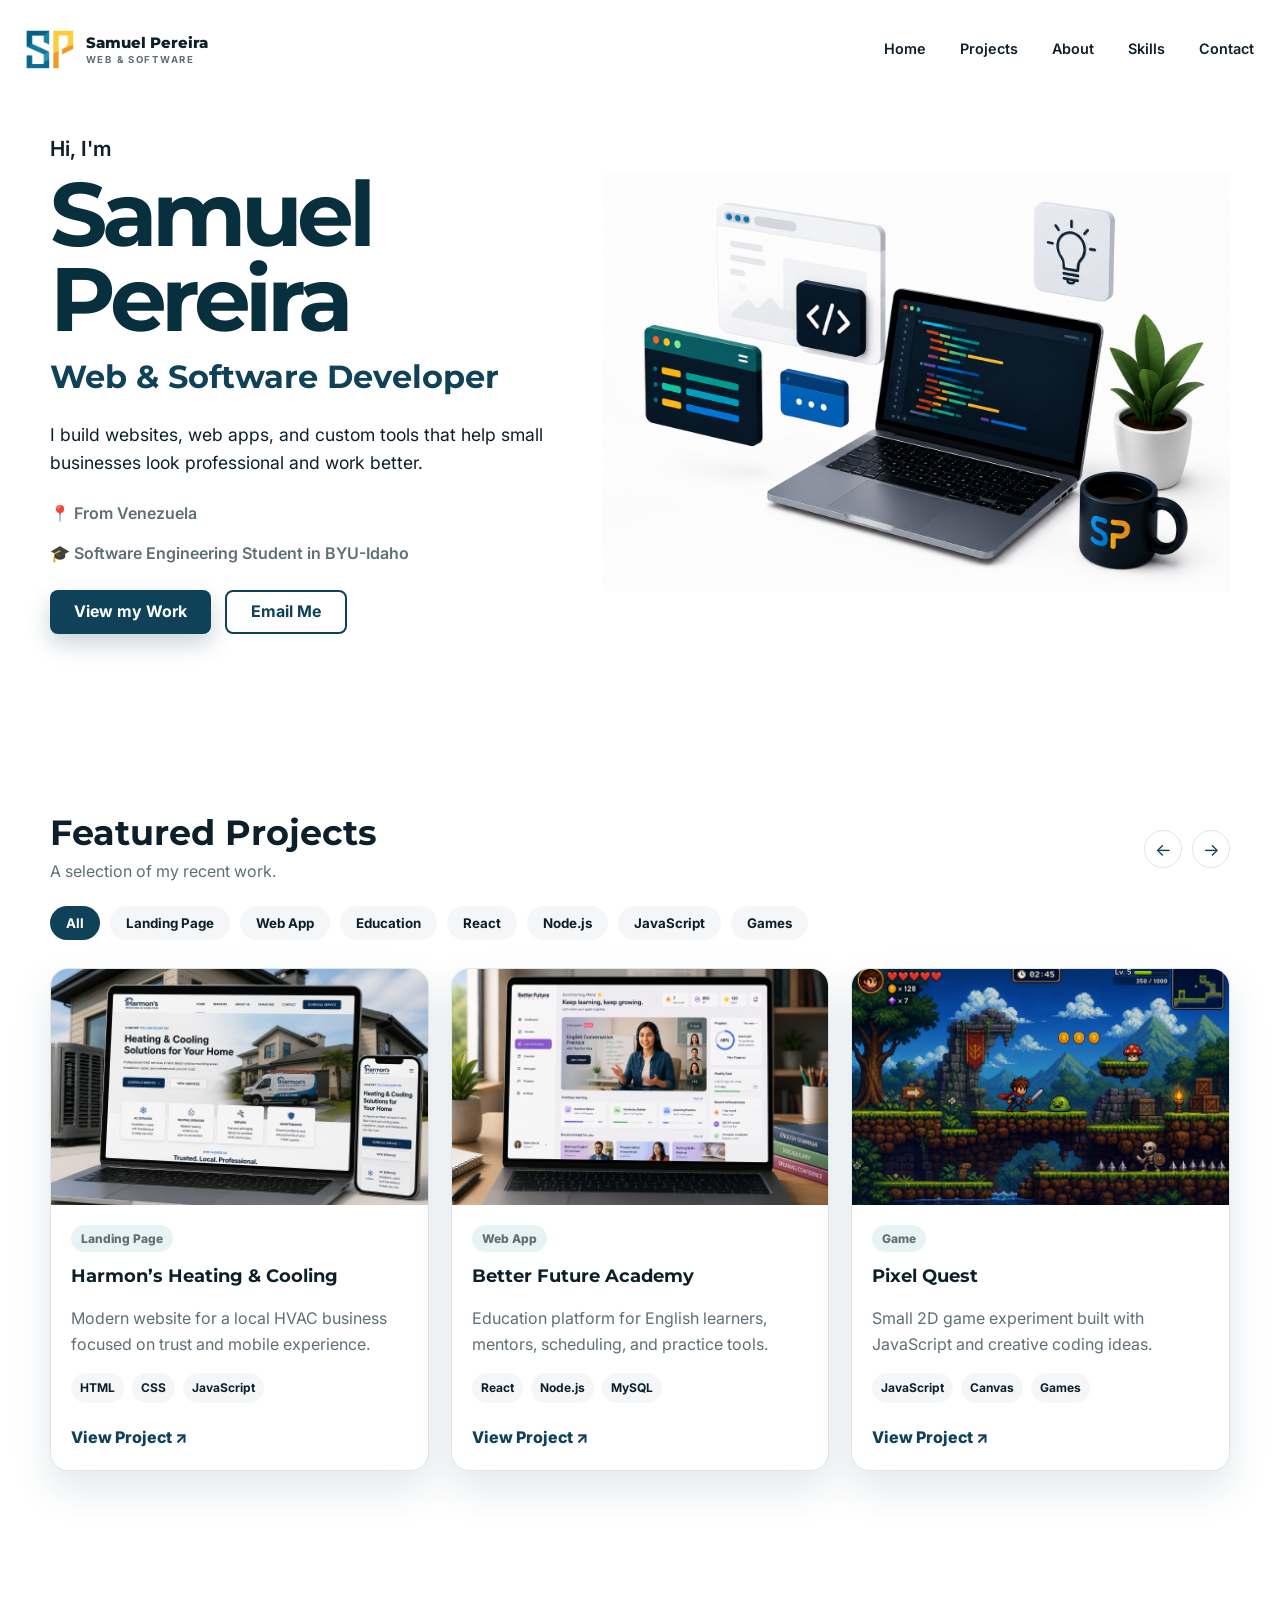
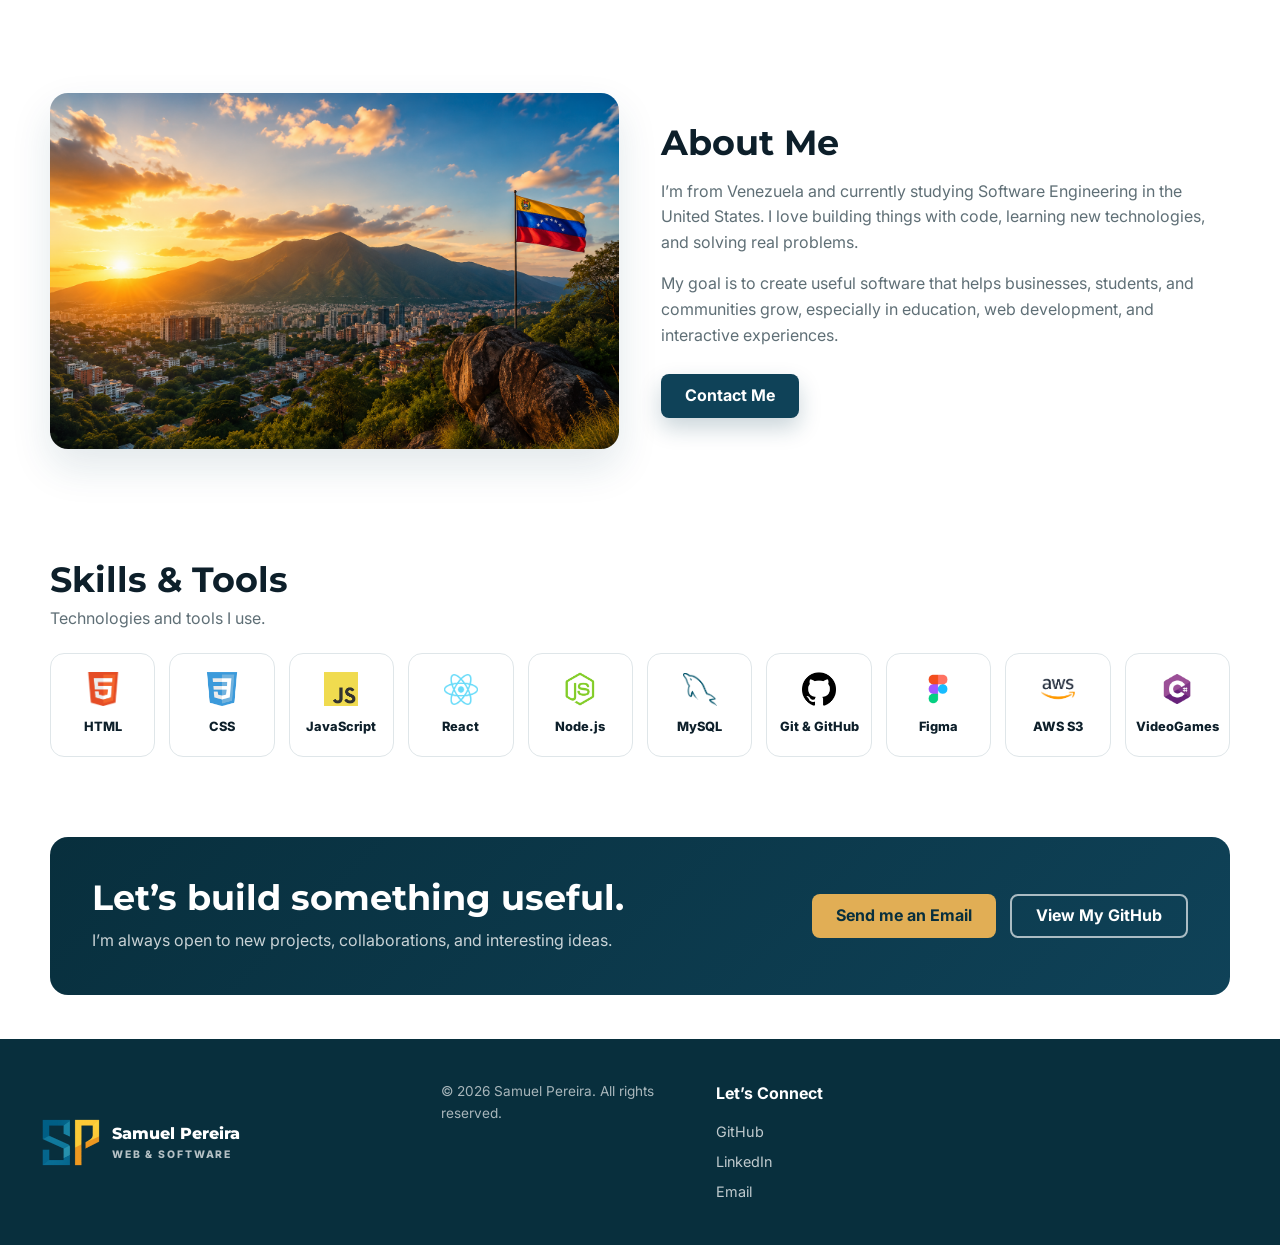
==== index.html @ fa91912f "Update hero description and project links in index.html" ====
<!DOCTYPE html>
<html lang="en">
<head>
    <meta charset="UTF-8">
    <meta name="viewport" content="width=device-width, initial-scale=1.0">
    <title>Samuel Pereira</title>
    <link rel="stylesheet" href="styles.css">
    <link rel="icon" type="image/png" href="images/favicon.ico">
</head>
<body>
    <header>
        <a href="#" class="brand">
            <img src="images/sp-logo.png" alt="SP logo" class="brand-logo"/>
            <div>
                <p class="brand-name">Samuel Pereira</p>
                <p class="brand-subtitle">Web & Software</p>
            </div>
        </a>

        <nav class="nav-links">
            <a href="#">Home</a>
            <a href="#projects">Projects</a>
            <a href="#about">About</a>
            <a href="#skills">Skills</a>
            <a href="#contact">Contact</a>
        </nav>

        <button class="menu-button" aria-label="Open menu">☰</button>
    </header>

    <main>
        <section id="home" class="hero section">
            <div class="hero-text">
                <p class="eyebrow">Hi, I'm</p>
                <h1>Samuel Pereira</h1>
                <h2>Web & Software Developer</h2>

                <p class="hero-description">
                    I build websites, web apps, and custom tools that help small businesses look professional and work better.
                </p>

                <div class="hero-details">
                <span>📍 From Venezuela</span>
                <span>🎓 Software Engineering Student in BYU-Idaho</span>
                </div>

                <div class="button-row">
                <a href="#projects" class="btn primary-btn">View my Work</a>
                <a href="#contact" class="btn secondary-btn">Email Me</a>
                </div>
            </div>

            <div class="hero-image-wrap">
                <img src="images/hero.png" alt="Developer workspace illustration" class="hero-image"/>
            </div>
        </section>

        <section id="projects" class="section">
            <hr>
            <div class="section-heading">
                <div>
                <h2>Featured Projects</h2>
                <p>A selection of my recent work.</p>
                </div>

                <div class="carousel-controls">
                <button aria-label="Previous project">←</button>
                <button aria-label="Next project">→</button>
                </div>
            </div>

            <div class="filter-pills">
                <button class="pill active">All</button>
                <button class="pill">Landing Page</button>
                <button class="pill">Web App</button>
                <button class="pill">Education</button>
                <button class="pill">React</button>
                <button class="pill">Node.js</button>
                <button class="pill">JavaScript</button>
                <button class="pill">Games</button>
            </div>

            <div class="project-grid">
                <article class="project-card">
                <img src="images/harmons-project.png" alt="Harmon's Heating and Cooling project preview"/>

                <div class="project-content">
                    <p class="project-type">Landing Page</p>
                    <h3>Harmon’s Heating & Cooling</h3>
                    <p>
                    Modern website for a local HVAC business focused on trust and mobile experience.
                    </p>

                    <div class="project-tags">
                    <span>HTML</span>
                    <span>CSS</span>
                    <span>JavaScript</span>
                    </div>

                    <a href="#" class="project-link">View Project ↗</a>
                </div>
                </article>

                <article class="project-card">
                <img src="images/bfa-project.png" alt="Better Future Academy project preview" />

                <div class="project-content">
                    <p class="project-type">Web App</p>
                    <h3>Better Future Academy</h3>
                    <p>
                    Education platform for English learners, mentors, scheduling, and practice tools.
                    </p>

                    <div class="project-tags">
                    <span>React</span>
                    <span>Node.js</span>
                    <span>MySQL</span>
                    </div>

                    <a href="https://betterfutureacad.com/" class="project-link" target="_blank">View Project ↗</a>
                </div>
                </article>

                <article class="project-card">
                <img src="images/game-project.png" alt="Game project preview"/>

                <div class="project-content">
                    <p class="project-type">Game</p>
                    <h3>Pixel Quest</h3>
                    <p>
                    Small 2D game experiment built with JavaScript and creative coding ideas.
                    </p>

                    <div class="project-tags">
                    <span>JavaScript</span>
                    <span>Canvas</span>
                    <span>Games</span>
                    </div>

                    <a href="#" class="project-link">View Project ↗</a>
                </div>
                </article>
            </div>
            </section>

        <section id="about" class="section about-section">
            <hr><hr>
            <div class="about-image-wrap">
                <img src="images/venezuela.png" alt="Venezuela landscape illustration"/>
            </div>

            <div class="about-text">
                <h2>About Me</h2>
                <p>
                I’m from Venezuela and currently studying Software Engineering in the United States.
                I love building things with code, learning new technologies, and solving real problems.
                </p>

                <p>
                My goal is to create useful software that helps businesses, students, and communities
                grow, especially in education, web development, and interactive experiences.
                </p>

                <a href="#contact" class="btn primary-btn small-btn">Contact Me</a>
            </div>
        </section>

        <section id="skills" class="section">
        <div class="section-heading">
            <div>
            <h2>Skills & Tools</h2>
            <p>Technologies and tools I use.</p>
            </div>
        </div>

        <div class="skills-grid">
            <div class="skill-card">
            <img src="images/icons/html.png" alt="HTML icon" />
            <p>HTML</p>
            </div>

            <div class="skill-card">
            <img src="images/icons/css.png" alt="CSS icon" />
            <p>CSS</p>
            </div>

            <div class="skill-card">
            <img src="images/icons/javascript.png" alt="JavaScript icon" />
            <p>JavaScript</p>
            </div>

            <div class="skill-card">
            <img src="images/icons/react.png" alt="React icon" />
            <p>React</p>
            </div>

            <div class="skill-card">
            <img src="images/icons/node.png" alt="Node.js icon" />
            <p>Node.js</p>
            </div>

            <div class="skill-card">
            <img src="images/icons/mysql.png" alt="MySQL icon" />
            <p>MySQL</p>
            </div>

            <div class="skill-card">
            <img src="images/icons/github.png" alt="GitHub icon" />
            <p>Git & GitHub</p>
            </div>

            <div class="skill-card">
            <img src="images/icons/figma.png" alt="Figma icon" />
            <p>Figma</p>
            </div>

            <div class="skill-card">
            <img src="images/icons/aws.png" alt="AWS icon" />
            <p>AWS S3</p>
            </div>

            <div class="skill-card">
            <img src="images/icons/c.png" alt="c# icon" />
            <p>VideoGames</p>
            </div>
        </div>
        </section>

        <section id="contact" class="section cta-section">
        <div class="cta-content">
            <h2>Let’s build something useful.</h2>
            <p>
            I’m always open to new projects, collaborations, and interesting ideas.
            </p>
        </div>

        <div class="button-row">
            <a href="mailto:per25024@byui.edu" class="btn accent-btn">Send me an Email</a>
            <a href="https://github.com/bifooh" class="btn dark-outline-btn" target="_blank">View My GitHub</a>
        </div>
        </section>
    </main>

    <footer class="site-footer">
    <div class="footer-brand">
      <img src="images/sp-logo.png" alt="SP logo" />
      <div>
        <p class="footer-name">Samuel Pereira</p>
        <p class="footer-subtitle">Web & Software</p>
      </div>
    </div>
    
    <p class="copyright">© 2026 Samuel Pereira. All rights reserved.</p>

    <div class="footer-links">
      <h3>Let’s Connect</h3>
      <a href="https://github.com/bifooh" target="_blank">GitHub</a>
      <a href="https://www.linkedin.com/in/samuel-j-pereira-t/" target="_blank">LinkedIn</a>
      <a href="mailto:per25024@byui.edu">Email</a>
    </div>
  </footer>
</body>
</html>
---- styles.css ----
@import url('https://fonts.googleapis.com/css2?family=Inter:ital,opsz,wght@0,14..32,100..900;1,14..32,100..900&family=Montserrat:ital,wght@0,100..900;1,100..900&display=swap');

:root {
    --navy: #0f4258;
    --dark-navy: #082f3d;
    --teal: #0b7576;
    --blue: #336585;
    --gold: #e1ae55;
    --orange: #b87532;
    --light-gray: #f4f6f7;
    --medium-gray: #dfe6e9;
    --text-dark: #0d1f2a;
    --text-muted: #5f6f76;
    --white: #ffffff;

    --shadow: 0 18px 40px rgba(15, 66, 88, 0.12);
    --radius: 18px;
    --section-width: 1180px;
}

* {
    box-sizing: border-box;
}

html {
    scroll-behavior: smooth;
}

body {
    margin: 0;
    font-family: "Inter", system-ui, sans-serif;
    color: var(--text-dark);
    background-color: var(--white);
    line-height: 1.6;
}

img {
    max-width: 100%;
    display: block;
}

a {
    color: inherit;
    text-decoration: none;
}

button {
    font-family: inherit;
}

hr {
    margin-bottom: 60px;
    border: none;
}

/* Header */

header {
    width: min(calc(var(--section-width) + 200px), 100%);
    margin: 0 auto;
    padding: 24px 0;
    display: flex;
    align-items: center;
    justify-content: space-between;
    position: sticky;
    top: 0;

    padding: 25px min(2%, 30px);

    background-color: #ffffffbb;
    backdrop-filter: blur(40px);
}

.brand {
    display: flex;
    align-items: center;
    gap: 12px;
}

.brand-logo {
    width: 48px;
}

.brand-name {
    margin: 0;
    font-family: "Montserrat", sans-serif;
    font-weight: 800;
    font-size: 0.95rem;
}

.brand-subtitle {
    margin: -3px 0 0;
    font-size: 0.6rem;
    font-weight: 700;
    letter-spacing: 0.18em;
    text-transform: uppercase;
    color: var(--text-muted);
}

.nav-links {
    display: flex;
    align-items: center;
    gap: 34px;
    font-size: 0.9rem;
    font-weight: 600;
}

.nav-links a {
    position: relative;
}

.nav-links a::after {
    content: "";
    width: 0;
    height: 2px;
    background-color: var(--teal);
    position: absolute;
    left: 0;
    bottom: -8px;
    transition: width 0.2s ease;
}

.nav-links a:hover::after {
    width: 100%;
}

.menu-button {
    display: none;
    border: none;
    background: none;
    font-size: 1.7rem;
    color: var(--text-dark);
    cursor: pointer;
}

/* General sections */

.section {
    width: min(var(--section-width), calc(100% - 40px));
    margin: 0 auto;
    padding: 56px 0;
}

.section-heading {
    display: flex;
    align-items: center;
    justify-content: space-between;
    gap: 24px;
    margin-bottom: 22px;
}

.section-heading h2,
.about-text h2,
.cta-section h2 {
    margin: 0;
    font-family: "Montserrat", sans-serif;
    font-size: clamp(1.6rem, 3vw, 2.2rem);
    line-height: 1.1;
}

.section-heading p {
    margin: 6px 0 0;
    color: var(--text-muted);
}

.hero {
    min-height: 560px;
    display: grid;
    grid-template-columns: 0.9fr 1.1fr;
    align-items: center;
    gap: 40px;
    padding-top: 34px;
}

.eyebrow {
    margin: 0 0 6px;
    font-size: 1.3rem;
    font-weight: 600;
}

.hero h1 {
    margin: 0;
    font-family: "Montserrat", sans-serif;
    font-size: clamp(3rem, 7vw, 5.7rem);
    line-height: 0.95;
    letter-spacing: -0.06em;
    color: var(--dark-navy);
}

.hero h2 {
    margin: 10px 0 18px;
    font-family: "Montserrat", sans-serif;
    font-size: clamp(1.45rem, 3vw, 2rem);
    color: var(--navy);
}

.hero-description {
    max-width: 500px;
    margin: 0;
    font-size: 1.1rem;
    color: var(--text-dark);
}

.hero-details {
    display: flex;
    flex-wrap: wrap;
    gap: 14px;
    margin: 24px 0;
    color: var(--text-muted);
    font-weight: 600;
}

.button-row {
    display: flex;
    flex-wrap: wrap;
    gap: 14px;
    align-items: center;
}

.btn {
    display: inline-flex;
    align-items: center;
    justify-content: center;
    min-height: 44px;
    padding: 0 24px;
    border-radius: 8px;
    font-weight: 700;
    transition: transform 0.2s ease, box-shadow 0.2s ease;
}

.btn:hover {
    transform: translateY(-2px);
}

.primary-btn {
    color: var(--white);
    background-color: var(--navy);
    box-shadow: 0 10px 22px rgba(15, 66, 88, 0.22);
}

.secondary-btn {
    color: var(--navy);
    border: 2px solid var(--navy);
}

.accent-btn {
    background-color: var(--gold);
    color: var(--dark-navy);
}

.dark-outline-btn {
    color: var(--white);
    border: 2px solid rgba(255, 255, 255, 0.65);
}

.small-btn {
    margin-top: 10px;
}

.hero-image-wrap {
    display: flex;
    justify-content: center;
}

.hero-image {
    width: 100%;
    max-width: 650px;
}

/* Filter pills */

.filter-pills {
    display: flex;
    flex-wrap: wrap;
    gap: 10px;
    margin-bottom: 28px;
}

.pill {
    border: none;
    border-radius: 999px;
    padding: 9px 16px;
    background-color: var(--light-gray);
    color: var(--text-dark);
    font-weight: 700;
    cursor: pointer;
}

.pill.active {
    background-color: var(--navy);
    color: var(--white);
}

/* Carousel buttons */

.carousel-controls {
    display: flex;
    gap: 10px;
}

.carousel-controls button {
    width: 38px;
    height: 38px;
    border-radius: 999px;
    border: 1px solid var(--medium-gray);
    background-color: var(--white);
    color: var(--navy);
    font-size: 1.1rem;
    cursor: pointer;
}

/* Projects */

.project-grid {
    display: grid;
    grid-template-columns: repeat(3, 1fr);
    gap: 22px;
}

.project-card {
    overflow: hidden;
    border: 1px solid var(--medium-gray);
    border-radius: var(--radius);
    background-color: var(--white);
    box-shadow: var(--shadow);
}

.project-card img {
    width: 100%;
    aspect-ratio: 16 / 10;
    object-fit: cover;
}

.project-content {
    padding: 20px;
}

.project-type {
    display: inline-block;
    margin: 0 0 10px;
    padding: 4px 10px;
    border-radius: 999px;
    background-color: #e8f4f4;
    color: var(--teal);
    font-size: 0.75rem;
    font-weight: 800;
}

.project-card h3 {
    margin: 0 0 8px;
    font-family: "Montserrat", sans-serif;
    font-size: 1.1rem;
}

.project-card p {
    color: var(--text-muted);
}

.project-tags {
    display: flex;
    flex-wrap: wrap;
    gap: 8px;
    margin: 16px 0;
}

.project-tags span {
    padding: 5px 9px;
    border-radius: 999px;
    background-color: var(--light-gray);
    font-size: 0.75rem;
    font-weight: 700;
}

.project-link {
    display: inline-block;
    margin-top: 6px;
    color: var(--navy);
    font-weight: 800;
}

/* About */

.about-section {
    display: grid;
    grid-template-columns: 1fr 1fr;
    align-items: center;
    gap: 42px;
}

.about-image-wrap {
    overflow: hidden;
    border-radius: var(--radius);
    box-shadow: var(--shadow);
}

.about-image-wrap img {
    width: 100%;
    aspect-ratio: 16 / 10;
    object-fit: cover;
}

.about-text p {
    color: var(--text-muted);
}

/* Skills */

.skills-grid {
    display: grid;
    grid-template-columns: repeat(10, 1fr);
    gap: 14px;
}

.skill-card {
    min-height: 104px;
    padding: 18px 10px;
    border: 1px solid var(--medium-gray);
    border-radius: 14px;
    display: grid;
    place-items: center;
    text-align: center;
    background-color: var(--white);
}

.skill-card img {
    width: 34px;
    height: 34px;
    object-fit: contain;
}

.skill-card p {
    margin: 10px 0 0;
    font-size: 0.8rem;
    font-weight: 800;
}

/* CTA */

.cta-section {
    margin-top: 24px;
    margin-bottom: 44px;
    padding: 42px;
    border-radius: var(--radius);
    display: flex;
    align-items: center;
    justify-content: space-between;
    gap: 24px;
    color: var(--white);
    background: linear-gradient(135deg, var(--dark-navy), var(--navy));
}

.cta-section p {
    margin: 10px 0 0;
    color: rgba(255, 255, 255, 0.78);
}

/* Footer */

.site-footer {
    padding: 42px;
    display: grid;
    grid-template-columns: 1.5fr 1fr 1fr 1fr;
    gap: 28px;
    color: var(--white);
    background-color: var(--dark-navy);
}

.footer-brand {
    display: flex;
    align-items: center;
    gap: 12px;
}

.footer-brand img {
    width: 58px;
}

.footer-name {
    margin: 0;
    font-family: "Montserrat", sans-serif;
    font-weight: 800;
}

.footer-subtitle {
    margin: 0;
    font-size: 0.65rem;
    font-weight: 800;
    letter-spacing: 0.18em;
    text-transform: uppercase;
    color: rgba(255, 255, 255, 0.7);
}

.footer-links {
    display: flex;
    flex-direction: column;
    gap: 7px;
}

.footer-links h3 {
    margin: 0 0 6px;
    font-size: 1rem;
}

.footer-links a {
    color: rgba(255, 255, 255, 0.75);
    font-size: 0.9rem;
}

.footer-links a:hover {
    color: var(--gold);
}

.copyright {
    margin: 0;
    color: rgba(255, 255, 255, 0.65);
    font-size: 0.85rem;
}

/* Tablet */

@media (max-width: 950px) {
    .nav-links {
        display: none;
    }

    .menu-button {
        display: block;
    }

    .hero {
        grid-template-columns: 1fr;
        min-height: auto;
        text-align: left;
    }

    .hero-image-wrap {
        justify-content: flex-start;
    }

    .project-grid {
        grid-template-columns: 1fr;
    }

    .project-card {
        display: grid;
        grid-template-columns: 220px 1fr;
    }

    .project-card img {
        height: 100%;
        aspect-ratio: auto;
    }

    .about-section {
        grid-template-columns: 1fr;
    }

    .skills-grid {
        grid-template-columns: repeat(5, 1fr);
    }

    .cta-section {
        flex-direction: column;
        align-items: flex-start;
    }

    .site-footer {
        grid-template-columns: 1fr 1fr;
    }
}

/* Mobile */

@media (max-width: 600px) {

    .site-header,
    .section {
        width: min(100% - 28px, var(--section-width));
    }

    .brand-name,
    .brand-subtitle {
        display: none;
    }

    .hero {
        padding-top: 24px;
        gap: 22px;
    }

    .hero h1 {
        font-size: 2.8rem;
    }

    .hero-details {
        flex-direction: column;
        gap: 6px;
    }

    .button-row {
        align-items: stretch;
    }

    .btn {
        width: 100%;
    }

    .section-heading {
        align-items: flex-start;
    }

    .carousel-controls {
        display: none;
    }

    .filter-pills {
        overflow-x: auto;
        flex-wrap: nowrap;
        padding-bottom: 6px;
    }

    .pill {
        white-space: nowrap;
    }

    .project-card {
        display: block;
    }

    .skills-grid {
        grid-template-columns: repeat(2, 1fr);
    }

    .cta-section {
        padding: 30px 22px;
    }

    .site-footer {
        grid-template-columns: 1fr;
    }
}
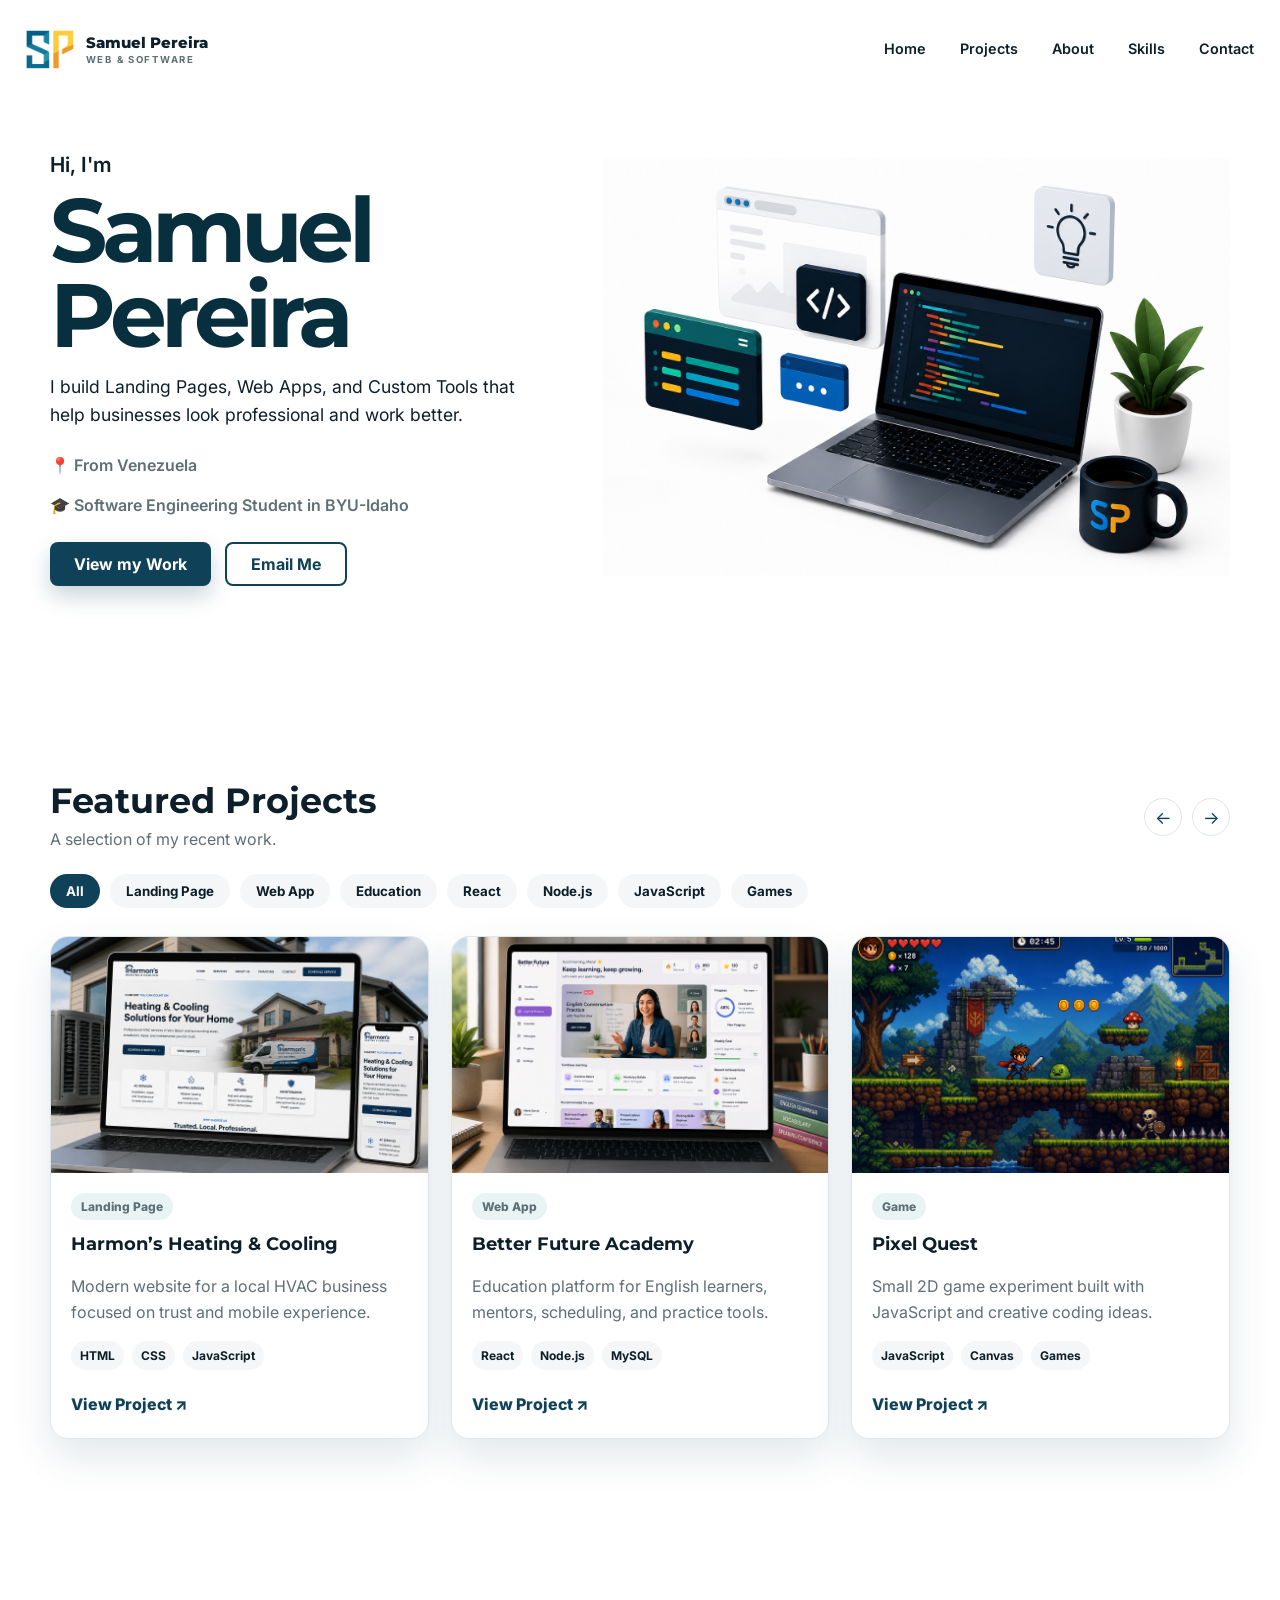
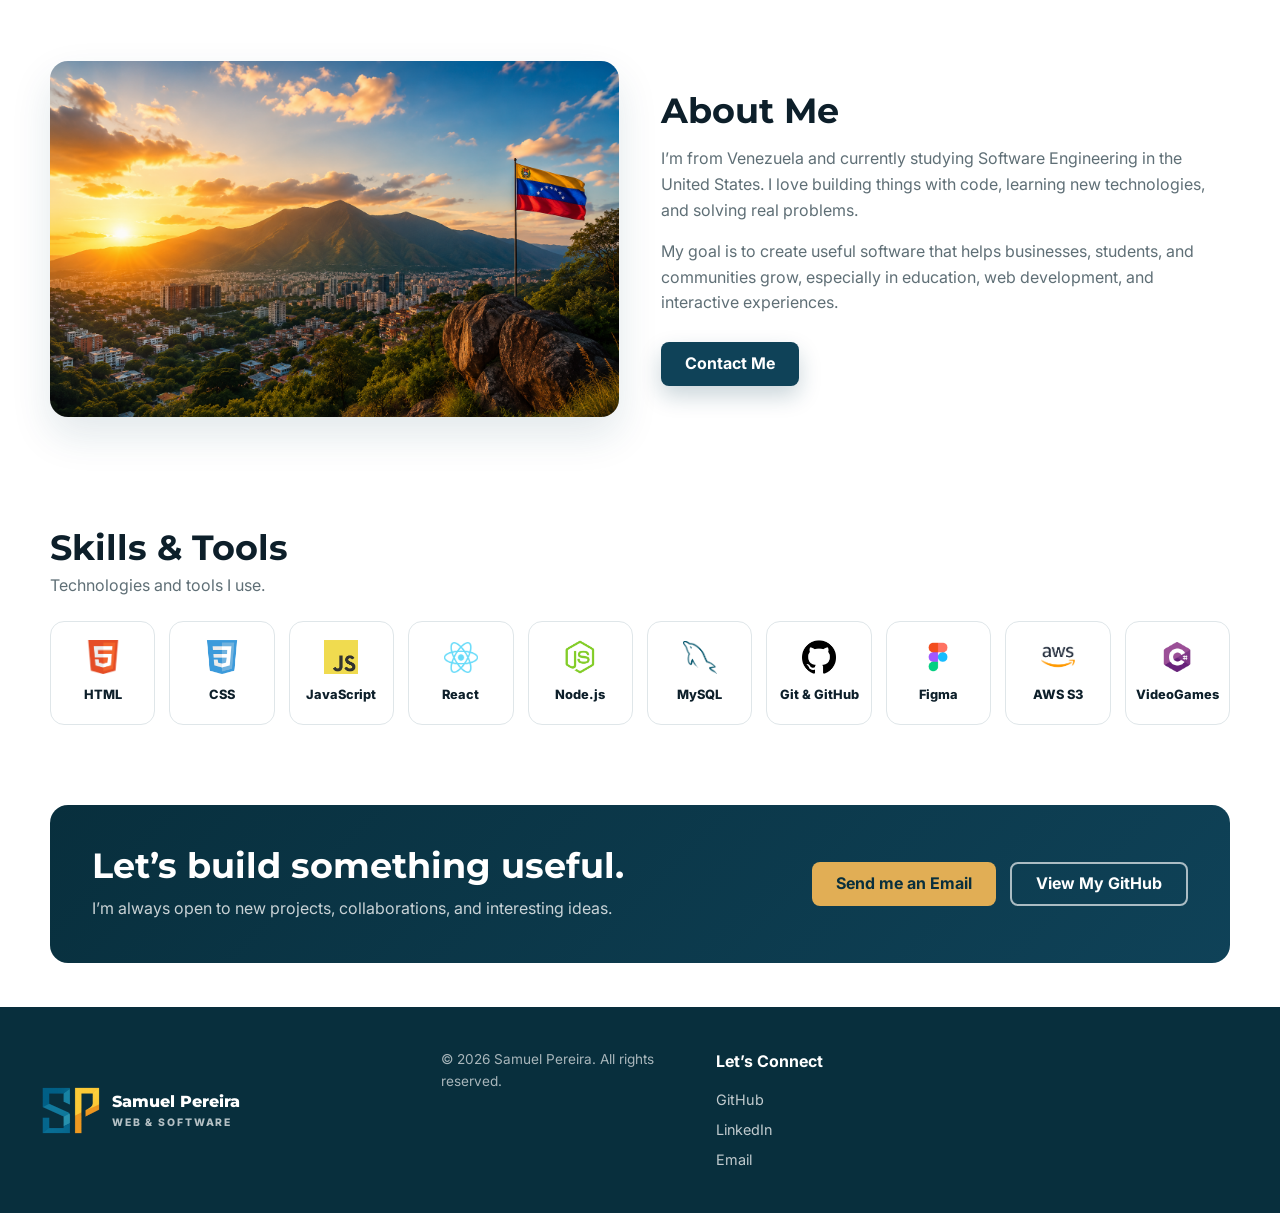
==== commit 1d467ead: "Update hero section description and adjust margin for better spacing" ====
--- a/index.html
+++ b/index.html
@@ -33,10 +33,10 @@
             <div class="hero-text">
                 <p class="eyebrow">Hi, I'm</p>
                 <h1>Samuel Pereira</h1>
-                <h2>Web & Software Developer</h2>
+                <!-- <h2>Web & Software Developer</h2> -->
 
                 <p class="hero-description">
-                    I build websites, web apps, and custom tools that help small businesses look professional and work better.
+                    I build Landing Pages, Web Apps, and Custom Tools that help businesses look professional and work better.
                 </p>
 
                 <div class="hero-details">
--- a/styles.css
+++ b/styles.css
@@ -197,6 +197,7 @@
 .hero-description {
     max-width: 500px;
     margin: 0;
+    margin-top: 16px;
     font-size: 1.1rem;
     color: var(--text-dark);
 }
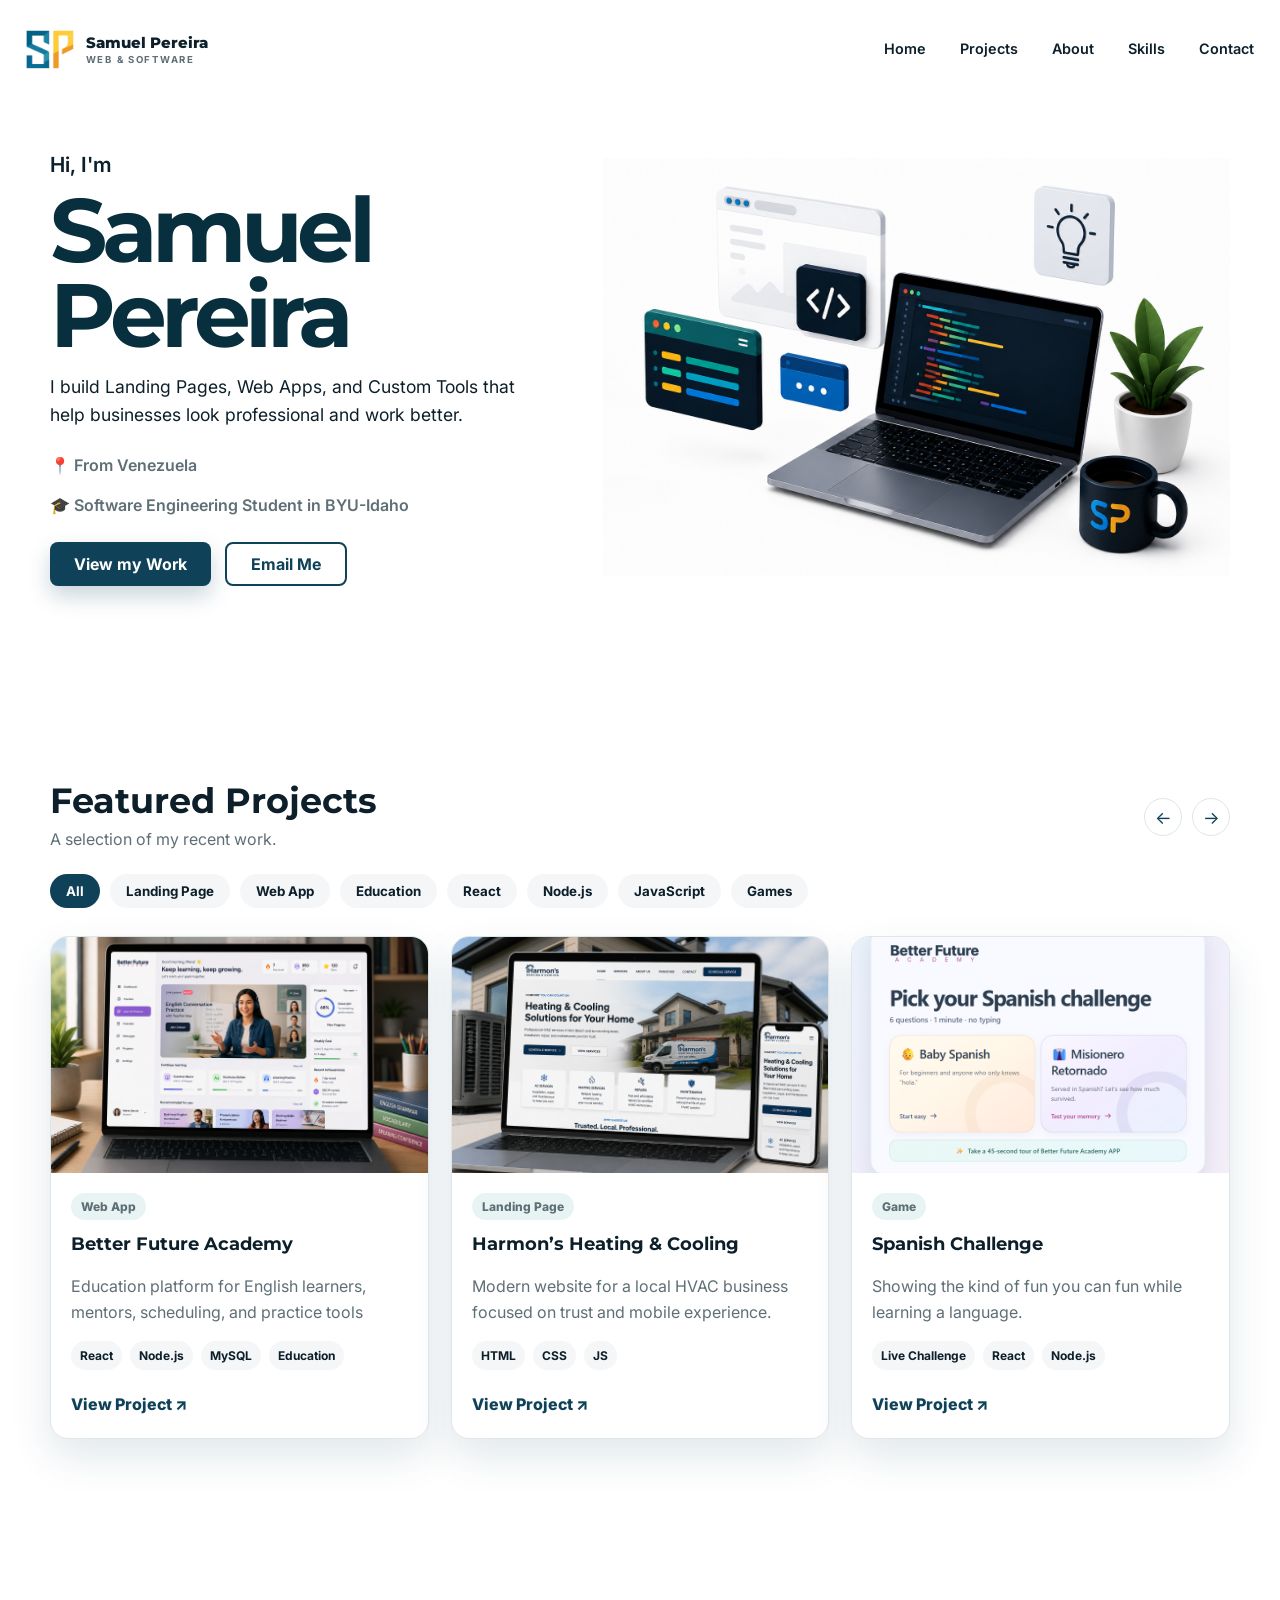
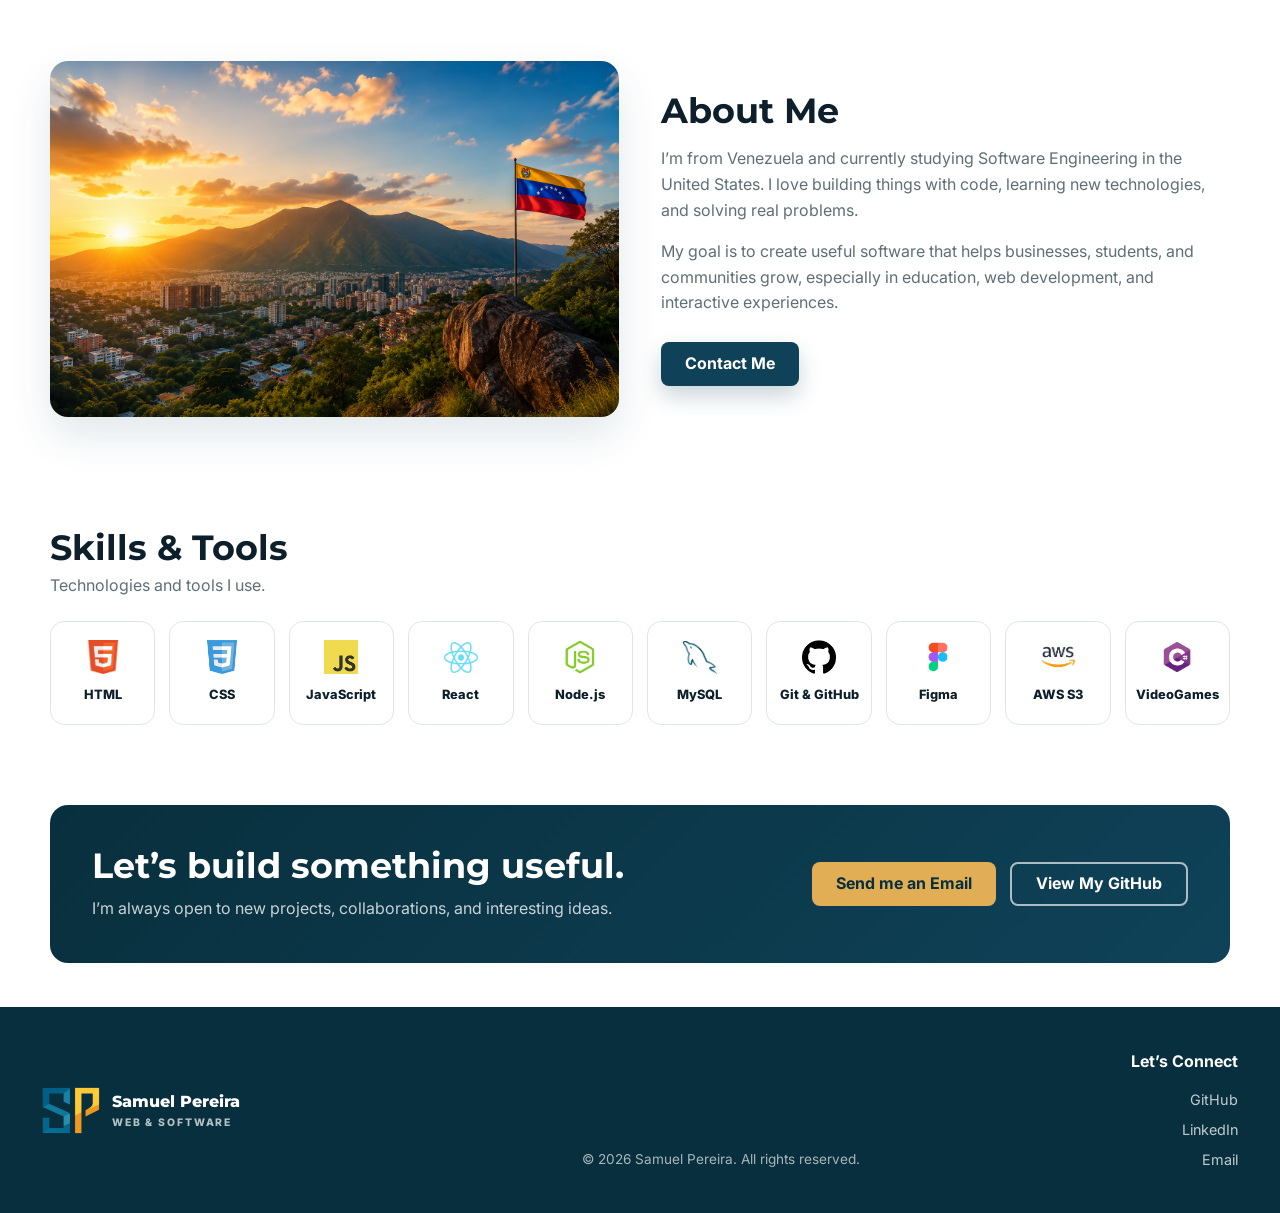
==== commit 5641d0ce: "Refactor code structure for improved readability and maintainability" ====
--- a/index.html
+++ b/index.html
@@ -6,6 +6,7 @@
     <title>Samuel Pereira</title>
     <link rel="stylesheet" href="styles.css">
     <link rel="icon" type="image/png" href="images/favicon.ico">
+    <script src="script.js" defer></script>
 </head>
 <body>
     <header>
@@ -64,83 +65,25 @@
                 </div>
 
                 <div class="carousel-controls">
-                <button aria-label="Previous project">←</button>
-                <button aria-label="Next project">→</button>
+                <button aria-label="Previous project" id="previous-btn">←</button>
+                <button aria-label="Next project" id="next-btn">→</button>
                 </div>
             </div>
 
             <div class="filter-pills">
-                <button class="pill active">All</button>
-                <button class="pill">Landing Page</button>
-                <button class="pill">Web App</button>
-                <button class="pill">Education</button>
-                <button class="pill">React</button>
-                <button class="pill">Node.js</button>
-                <button class="pill">JavaScript</button>
-                <button class="pill">Games</button>
-            </div>
-
-            <div class="project-grid">
-                <article class="project-card">
-                <img src="images/harmons-project.png" alt="Harmon's Heating and Cooling project preview"/>
-
-                <div class="project-content">
-                    <p class="project-type">Landing Page</p>
-                    <h3>Harmon’s Heating & Cooling</h3>
-                    <p>
-                    Modern website for a local HVAC business focused on trust and mobile experience.
-                    </p>
-
-                    <div class="project-tags">
-                    <span>HTML</span>
-                    <span>CSS</span>
-                    <span>JavaScript</span>
-                    </div>
-
-                    <a href="#" class="project-link">View Project ↗</a>
-                </div>
-                </article>
-
-                <article class="project-card">
-                <img src="images/bfa-project.png" alt="Better Future Academy project preview" />
-
-                <div class="project-content">
-                    <p class="project-type">Web App</p>
-                    <h3>Better Future Academy</h3>
-                    <p>
-                    Education platform for English learners, mentors, scheduling, and practice tools.
-                    </p>
-
-                    <div class="project-tags">
-                    <span>React</span>
-                    <span>Node.js</span>
-                    <span>MySQL</span>
-                    </div>
-
-                    <a href="https://betterfutureacad.com/" class="project-link" target="_blank">View Project ↗</a>
-                </div>
-                </article>
-
-                <article class="project-card">
-                <img src="images/game-project.png" alt="Game project preview"/>
-
-                <div class="project-content">
-                    <p class="project-type">Game</p>
-                    <h3>Pixel Quest</h3>
-                    <p>
-                    Small 2D game experiment built with JavaScript and creative coding ideas.
-                    </p>
-
-                    <div class="project-tags">
-                    <span>JavaScript</span>
-                    <span>Canvas</span>
-                    <span>Games</span>
-                    </div>
-
-                    <a href="#" class="project-link">View Project ↗</a>
-                </div>
-                </article>
-            </div>
+                <button class="pill active" data-filter="all">All</button>
+                <button class="pill" data-filter="Landing Page">Landing Page</button>
+                <button class="pill" data-filter="Web App">Web App</button>
+                <button class="pill" data-filter="Education">Education</button>
+                <button class="pill" data-filter="React">React</button>
+                <button class="pill" data-filter="Node.js">Node.js</button>
+                <button class="pill" data-filter="JS">JavaScript</button>
+                <button class="pill" data-filter="Game">Games</button>
+            </div>
+
+            <div id="project-grid">
+            </div>
+
             </section>
 
         <section id="about" class="section about-section">
--- a/styles.css
+++ b/styles.css
@@ -64,6 +64,7 @@
     justify-content: space-between;
     position: sticky;
     top: 0;
+    z-index: 10;
 
     padding: 25px min(2%, 30px);
 
@@ -312,18 +313,27 @@
 
 /* Projects */
 
-.project-grid {
+#project-grid {
     display: grid;
     grid-template-columns: repeat(3, 1fr);
     gap: 22px;
 }
 
 .project-card {
+    display: block;
     overflow: hidden;
     border: 1px solid var(--medium-gray);
     border-radius: var(--radius);
     background-color: var(--white);
     box-shadow: var(--shadow);
+
+    transition: transform 0.4s cubic-bezier(0.25, 1, 0.5, 1),
+        box-shadow 0.4s cubic-bezier(0.25, 1, 0.5, 1);
+}
+
+.project-card:hover {
+    transform: translateY(-8px);
+    box-shadow: 0 20px 38px rgba(0, 0, 0, 0.12);
 }
 
 .project-card img {
@@ -421,6 +431,14 @@
     place-items: center;
     text-align: center;
     background-color: var(--white);
+
+    transition: transform 0.3s cubic-bezier(0.25, 1, 0.5, 1),
+        border-color 0.3s ease;
+}
+
+.skill-card:hover {
+    transform: translateY(-6px);
+    border-color: var(--dark-gray, #333);
 }
 
 .skill-card img {
@@ -460,7 +478,7 @@
 .site-footer {
     padding: 42px;
     display: grid;
-    grid-template-columns: 1.5fr 1fr 1fr 1fr;
+    grid-template-columns: 1.5fr 1fr 1fr;
     gap: 28px;
     color: var(--white);
     background-color: var(--dark-navy);
@@ -495,6 +513,7 @@
     display: flex;
     flex-direction: column;
     gap: 7px;
+    align-items: self-end;
 }
 
 .footer-links h3 {
@@ -515,6 +534,32 @@
     margin: 0;
     color: rgba(255, 255, 255, 0.65);
     font-size: 0.85rem;
+    text-align: center;
+    margin-top: auto;
+}
+
+/* Project Card animation */
+@keyframes projectCardFloatIn {
+    from {
+        opacity: 0.2;
+        transform: translateY(20px);
+    }
+
+    to {
+        opacity: 1;
+        transform: translateY(0);
+    }
+}
+
+.project-card.card-entrance {
+    animation-name: projectCardFloatIn;
+    animation-duration: 0.5s;
+    animation-timing-function: ease-out;
+    animation-fill-mode: forwards;
+
+    animation-delay: calc(var(--i) * 0.1s);
+
+    opacity: 0;
 }
 
 /* Tablet */
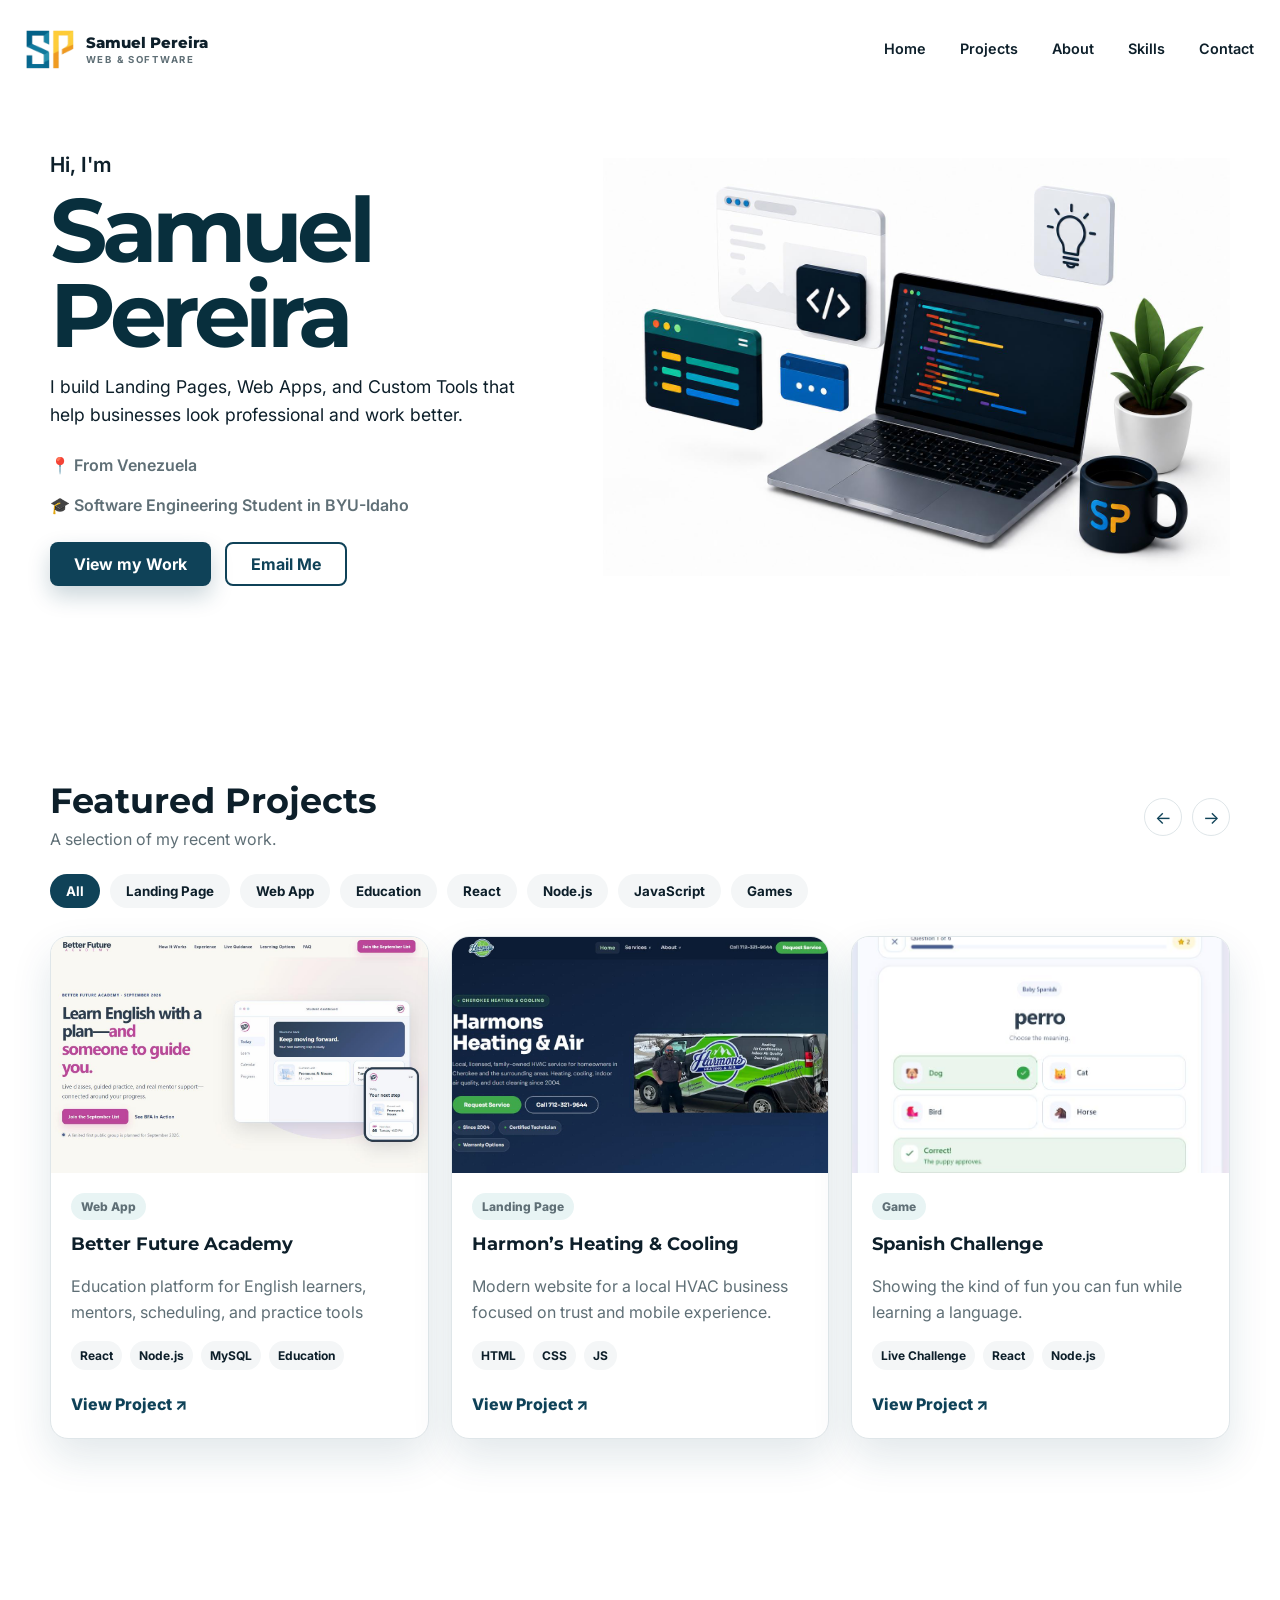
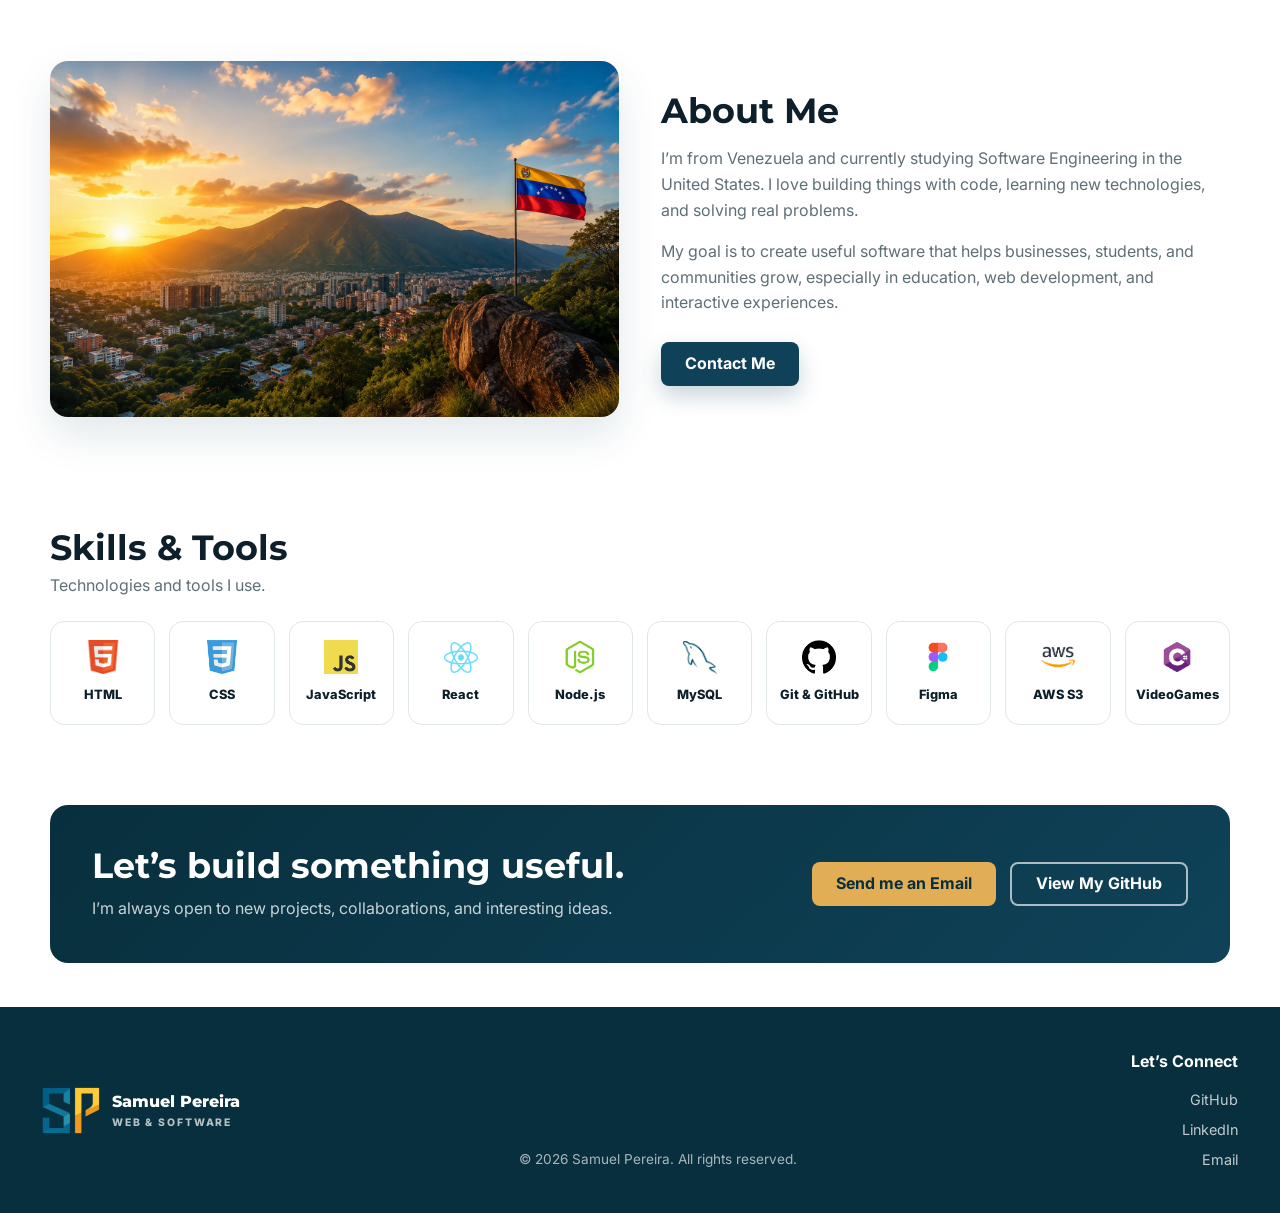
==== commit 522bbc83: "Refactor code structure for improved readability and maintainability" ====
--- a/index.html
+++ b/index.html
@@ -11,7 +11,7 @@
 <body>
     <header>
         <a href="#" class="brand">
-            <img src="images/sp-logo.png" alt="SP logo" class="brand-logo"/>
+            <img src="images/sp-logo.webp" alt="SP logo" class="brand-logo"/>
             <div>
                 <p class="brand-name">Samuel Pereira</p>
                 <p class="brand-subtitle">Web & Software</p>
@@ -52,7 +52,7 @@
             </div>
 
             <div class="hero-image-wrap">
-                <img src="images/hero.png" alt="Developer workspace illustration" class="hero-image"/>
+                <img src="images/hero.jpg" alt="Developer workspace illustration" class="hero-image"/>
             </div>
         </section>
 
@@ -89,7 +89,7 @@
         <section id="about" class="section about-section">
             <hr><hr>
             <div class="about-image-wrap">
-                <img src="images/venezuela.png" alt="Venezuela landscape illustration"/>
+                <img src="images/venezuela.jpg" alt="Venezuela landscape illustration"/>
             </div>
 
             <div class="about-text">
@@ -186,7 +186,7 @@
 
     <footer class="site-footer">
     <div class="footer-brand">
-      <img src="images/sp-logo.png" alt="SP logo" />
+      <img src="images/sp-logo.webp" alt="SP logo" />
       <div>
         <p class="footer-name">Samuel Pereira</p>
         <p class="footer-subtitle">Web & Software</p>
--- a/styles.css
+++ b/styles.css
@@ -478,7 +478,7 @@
 .site-footer {
     padding: 42px;
     display: grid;
-    grid-template-columns: 1.5fr 1fr 1fr;
+    grid-template-columns: 1.1fr 1fr 1fr;
     gap: 28px;
     color: var(--white);
     background-color: var(--dark-navy);
@@ -541,7 +541,7 @@
 /* Project Card animation */
 @keyframes projectCardFloatIn {
     from {
-        opacity: 0.2;
+        opacity: 0;
         transform: translateY(20px);
     }
 
@@ -553,7 +553,7 @@
 
 .project-card.card-entrance {
     animation-name: projectCardFloatIn;
-    animation-duration: 0.5s;
+    animation-duration: 0.3s;
     animation-timing-function: ease-out;
     animation-fill-mode: forwards;
 
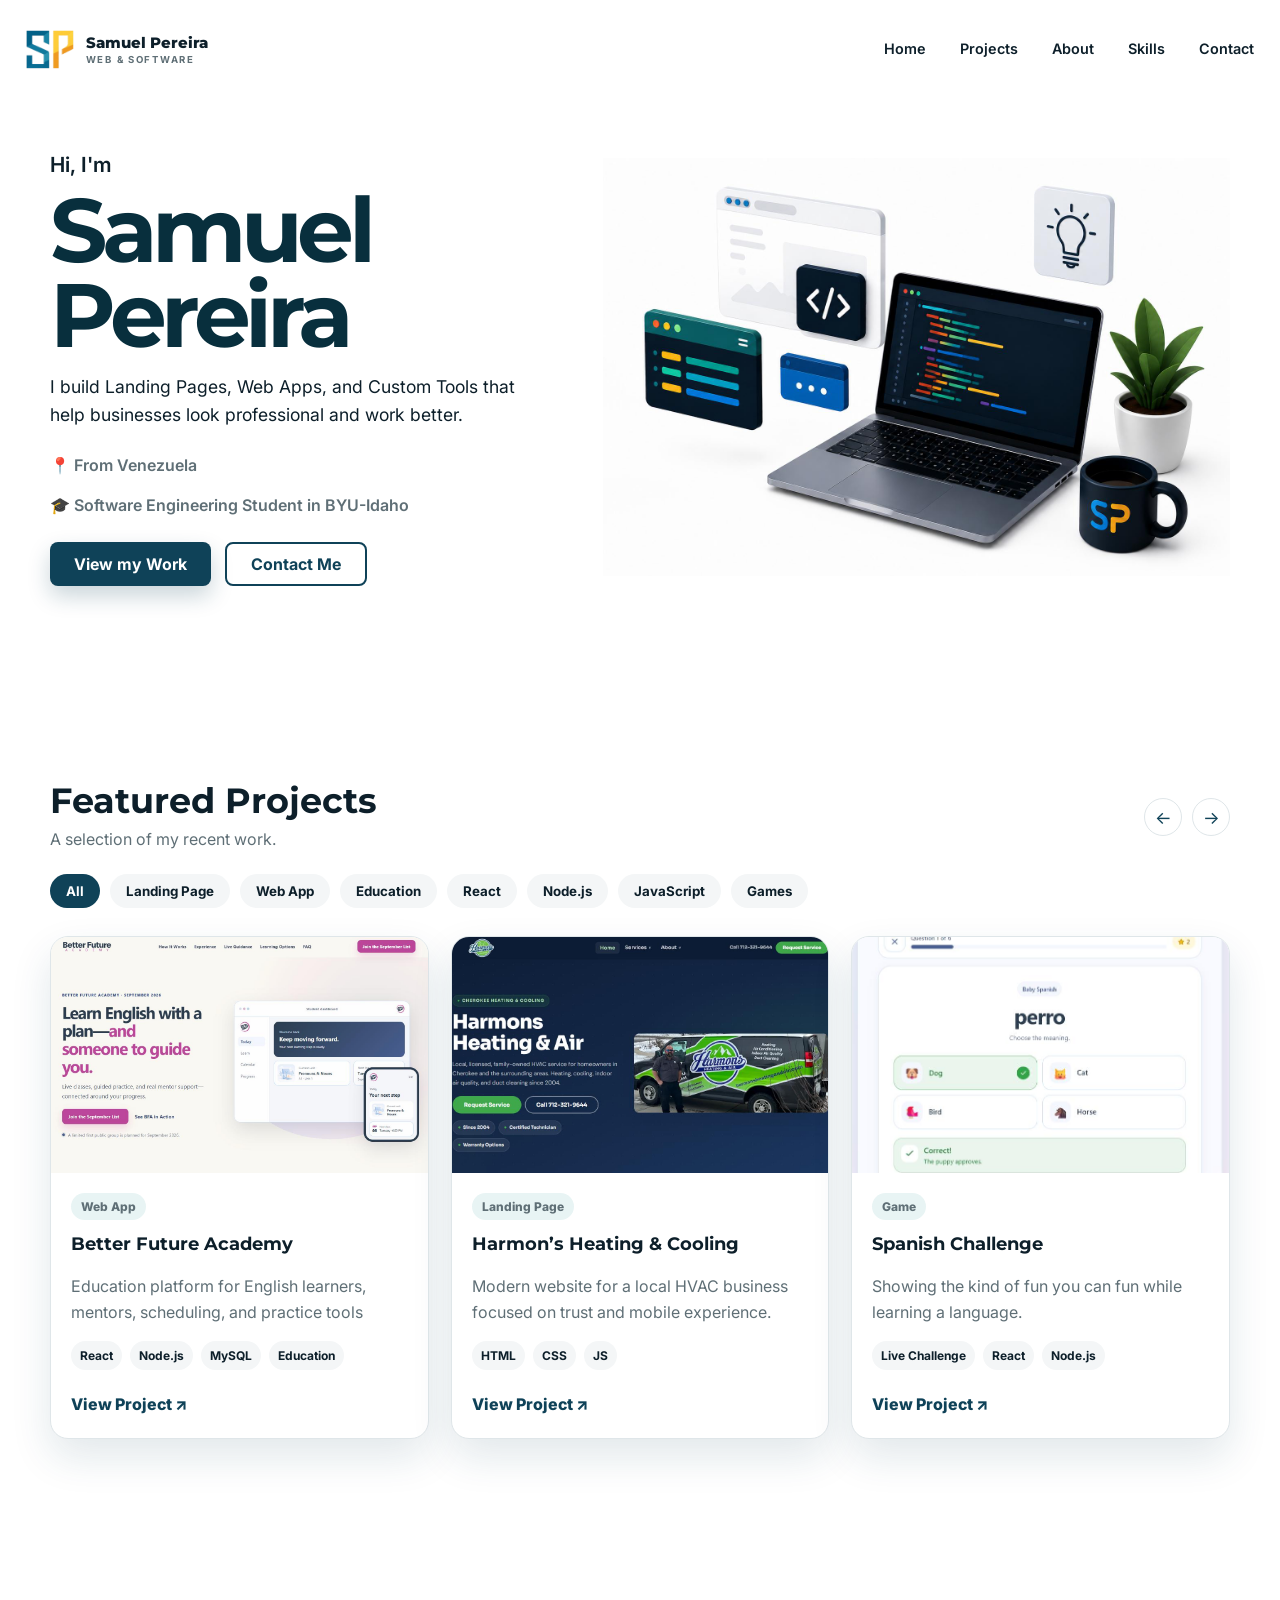
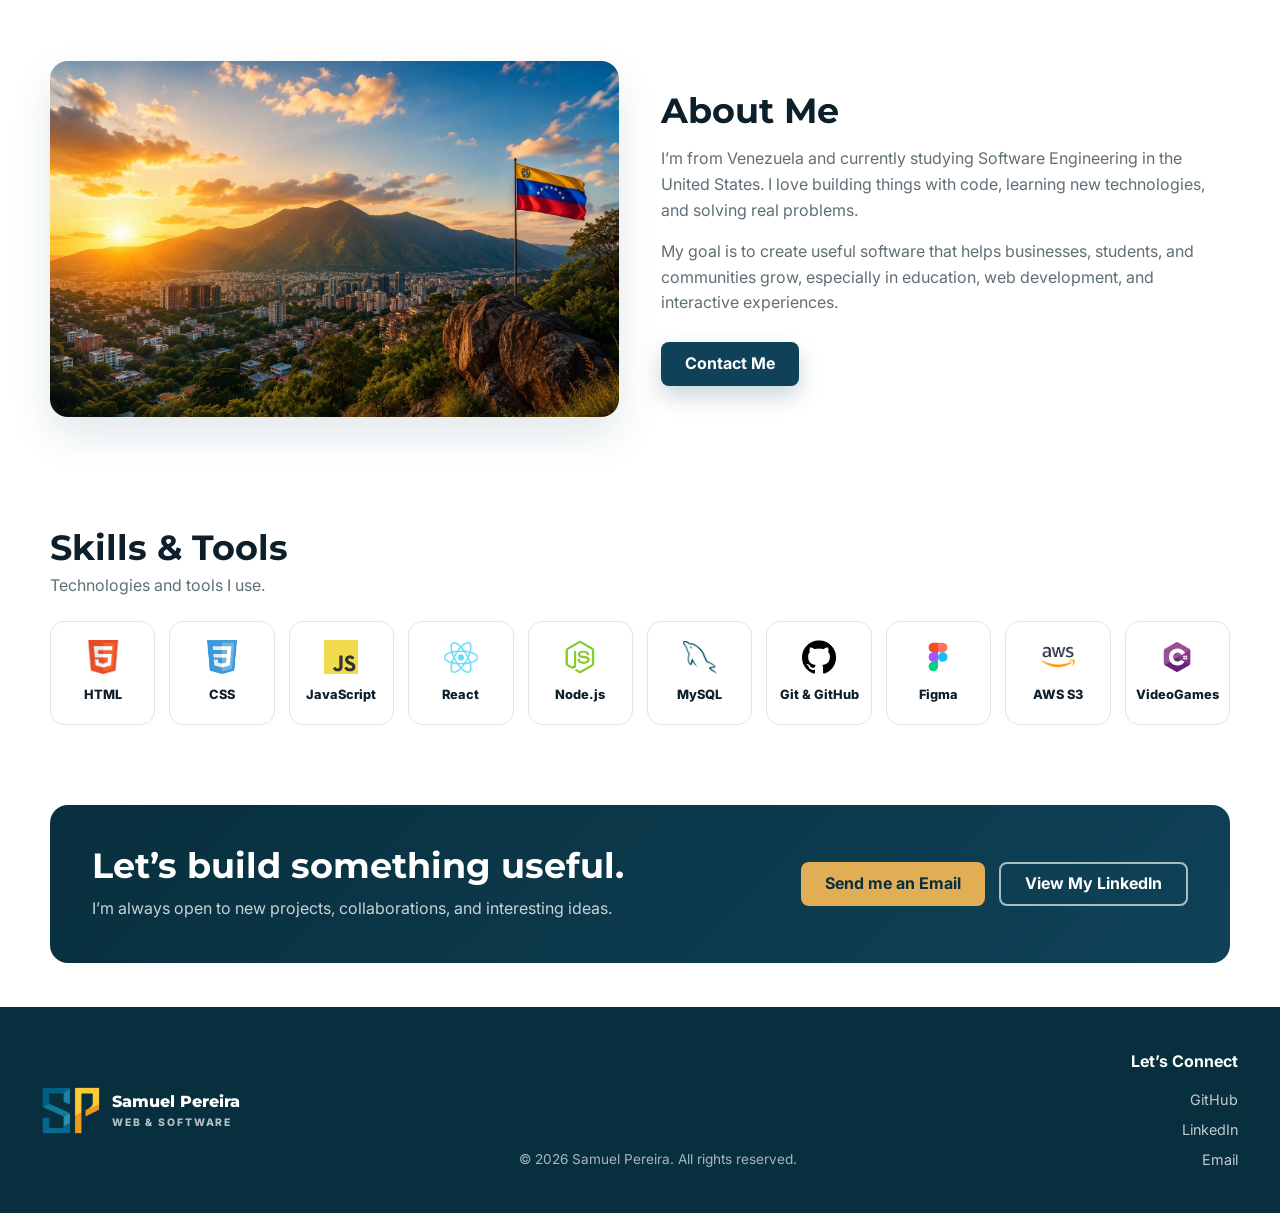
==== commit 5aea724a: "Update page titles and button labels; adjust footer layout for better alignment" ====
--- a/index.html
+++ b/index.html
@@ -3,7 +3,7 @@
 <head>
     <meta charset="UTF-8">
     <meta name="viewport" content="width=device-width, initial-scale=1.0">
-    <title>Samuel Pereira</title>
+    <title>Samuel Pereira | Web & Software</title>
     <link rel="stylesheet" href="styles.css">
     <link rel="icon" type="image/png" href="images/favicon.ico">
     <script src="script.js" defer></script>
@@ -47,7 +47,7 @@
 
                 <div class="button-row">
                 <a href="#projects" class="btn primary-btn">View my Work</a>
-                <a href="#contact" class="btn secondary-btn">Email Me</a>
+                <a href="#contact" class="btn secondary-btn">Contact Me</a>
                 </div>
             </div>
 
@@ -179,7 +179,7 @@
 
         <div class="button-row">
             <a href="mailto:per25024@byui.edu" class="btn accent-btn">Send me an Email</a>
-            <a href="https://github.com/bifooh" class="btn dark-outline-btn" target="_blank">View My GitHub</a>
+            <a href="https://www.linkedin.com/in/samuel-j-pereira-t/" class="btn dark-outline-btn" target="_blank">View My LinkedIn</a>
         </div>
         </section>
     </main>
--- a/styles.css
+++ b/styles.css
@@ -611,7 +611,7 @@
     }
 
     .site-footer {
-        grid-template-columns: 1fr 1fr;
+        grid-template-columns: 1.2fr 1fr 1.1fr;
     }
 }
 
@@ -684,4 +684,12 @@
     .site-footer {
         grid-template-columns: 1fr;
     }
+
+    .footer-links {
+        align-items: center;
+    }
+
+    .footer-brand {
+        justify-content: center;
+    }
 }
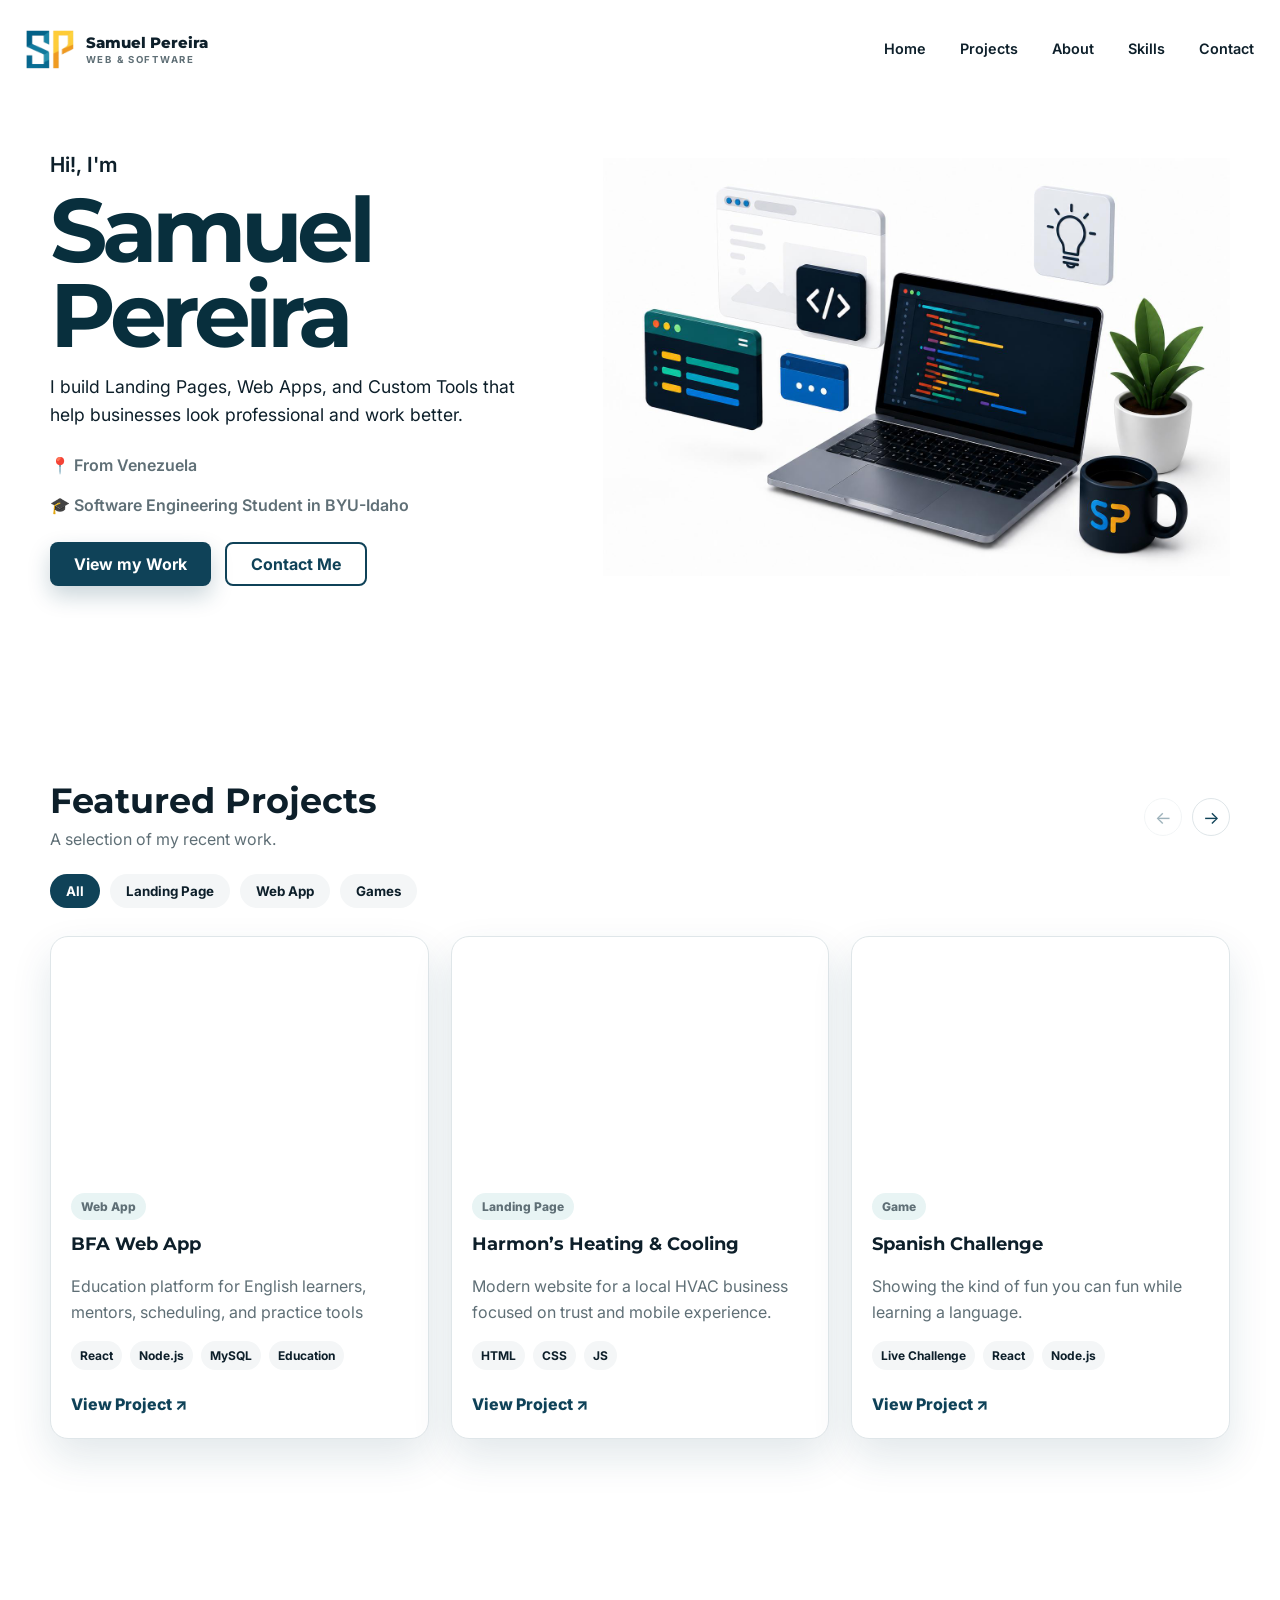
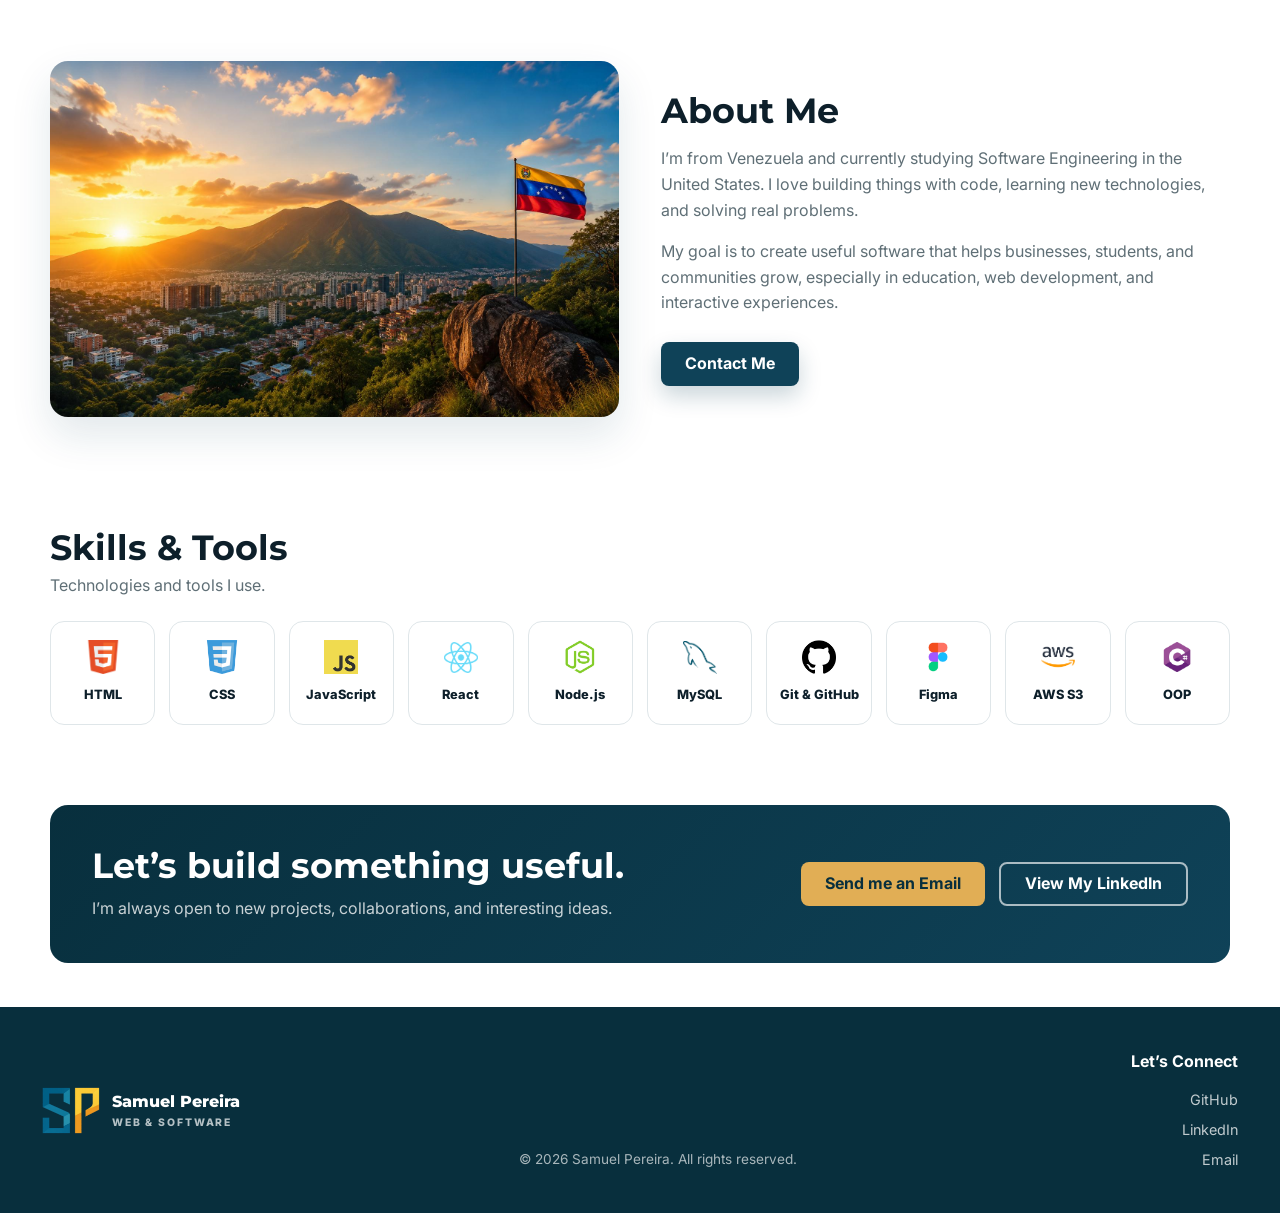
==== commit 380480ac: "Refactor code structure for improved readability and maintainability" ====
--- a/index.html
+++ b/index.html
@@ -18,7 +18,7 @@
             </div>
         </a>
 
-        <nav class="nav-links">
+        <nav class="nav-links" id="site-navigation">
             <a href="#">Home</a>
             <a href="#projects">Projects</a>
             <a href="#about">About</a>
@@ -26,13 +26,17 @@
             <a href="#contact">Contact</a>
         </nav>
 
-        <button class="menu-button" aria-label="Open menu">☰</button>
+        <button class="menu-button" type="button" aria-label="Open menu" aria-expanded="false" aria-controls="site-navigation">
+            <span class="menu-button-line"></span>
+            <span class="menu-button-line"></span>
+            <span class="menu-button-line"></span>
+        </button>
     </header>
 
     <main>
         <section id="home" class="hero section">
             <div class="hero-text">
-                <p class="eyebrow">Hi, I'm</p>
+                <p class="eyebrow">Hi!, I'm</p>
                 <h1>Samuel Pereira</h1>
                 <!-- <h2>Web & Software Developer</h2> -->
 
@@ -74,10 +78,10 @@
                 <button class="pill active" data-filter="all">All</button>
                 <button class="pill" data-filter="Landing Page">Landing Page</button>
                 <button class="pill" data-filter="Web App">Web App</button>
-                <button class="pill" data-filter="Education">Education</button>
-                <button class="pill" data-filter="React">React</button>
-                <button class="pill" data-filter="Node.js">Node.js</button>
-                <button class="pill" data-filter="JS">JavaScript</button>
+                <!-- <button class="pill" data-filter="Education">Education</button> -->
+                <!-- <button class="pill" data-filter="React">React</button> -->
+                <!-- <button class="pill" data-filter="Node.js">Node.js</button> -->
+                <!-- <button class="pill" data-filter="JS">JavaScript</button> -->
                 <button class="pill" data-filter="Game">Games</button>
             </div>
 
@@ -164,7 +168,7 @@
 
             <div class="skill-card">
             <img src="images/icons/c.png" alt="c# icon" />
-            <p>VideoGames</p>
+            <p>OOP</p>
             </div>
         </div>
         </section>
@@ -203,4 +207,4 @@
     </div>
   </footer>
 </body>
-</html>+</html>
--- a/styles.css
+++ b/styles.css
@@ -99,6 +99,7 @@
 }
 
 .nav-links {
+    flex-shrink: 0;
     display: flex;
     align-items: center;
     gap: 34px;
@@ -127,11 +128,23 @@
 
 .menu-button {
     display: none;
+    width: 42px;
+    height: 42px;
+    padding: 9px 7px;
     border: none;
     background: none;
-    font-size: 1.7rem;
     color: var(--text-dark);
     cursor: pointer;
+}
+
+.menu-button-line {
+    display: block;
+    width: 28px;
+    height: 2px;
+    margin: 5px auto;
+    border-radius: 999px;
+    background-color: currentColor;
+    transition: transform 0.2s ease, opacity 0.2s ease;
 }
 
 /* General sections */
@@ -311,6 +324,11 @@
     cursor: pointer;
 }
 
+.carousel-controls button:disabled {
+    opacity: 0.4;
+    cursor: not-allowed;
+}
+
 /* Projects */
 
 #project-grid {
@@ -565,12 +583,58 @@
 /* Tablet */
 
 @media (max-width: 950px) {
+    header {
+        flex-wrap: wrap;
+    }
+
+    hr {
+        display: none;
+    }
+
+    .brand {
+        order: 1;
+    }
+
     .nav-links {
-        display: none;
+        order: 3;
+        flex-basis: 100%;
+        flex-direction: column;
+        gap: 0;
+        max-height: 0;
+        overflow: hidden;
+        opacity: 0;
+        pointer-events: none;
+        transform: translateY(-8px);
+        transition: max-height 0.25s ease, opacity 0.2s ease, transform 0.25s ease;
     }
 
     .menu-button {
         display: block;
+        order: 2;
+        margin-left: auto;
+    }
+
+    .nav-links a {
+        padding: 10px 0;
+    }
+
+    header[data-menu-open="true"] .nav-links {
+        max-height: 320px;
+        opacity: 1;
+        pointer-events: auto;
+        transform: translateY(0);
+    }
+
+    header[data-menu-open="true"] .menu-button-line:nth-child(1) {
+        transform: translateY(7px) rotate(45deg);
+    }
+
+    header[data-menu-open="true"] .menu-button-line:nth-child(2) {
+        opacity: 0;
+    }
+
+    header[data-menu-open="true"] .menu-button-line:nth-child(3) {
+        transform: translateY(-7px) rotate(-45deg);
     }
 
     .hero {
@@ -583,7 +647,7 @@
         justify-content: flex-start;
     }
 
-    .project-grid {
+    #project-grid {
         grid-template-columns: 1fr;
     }
 
@@ -653,10 +717,6 @@
 
     .section-heading {
         align-items: flex-start;
-    }
-
-    .carousel-controls {
-        display: none;
     }
 
     .filter-pills {
@@ -673,6 +733,11 @@
         display: block;
     }
 
+    .project-card img {
+        height: auto;
+        aspect-ratio: 16 / 10;
+    }
+
     .skills-grid {
         grid-template-columns: repeat(2, 1fr);
     }
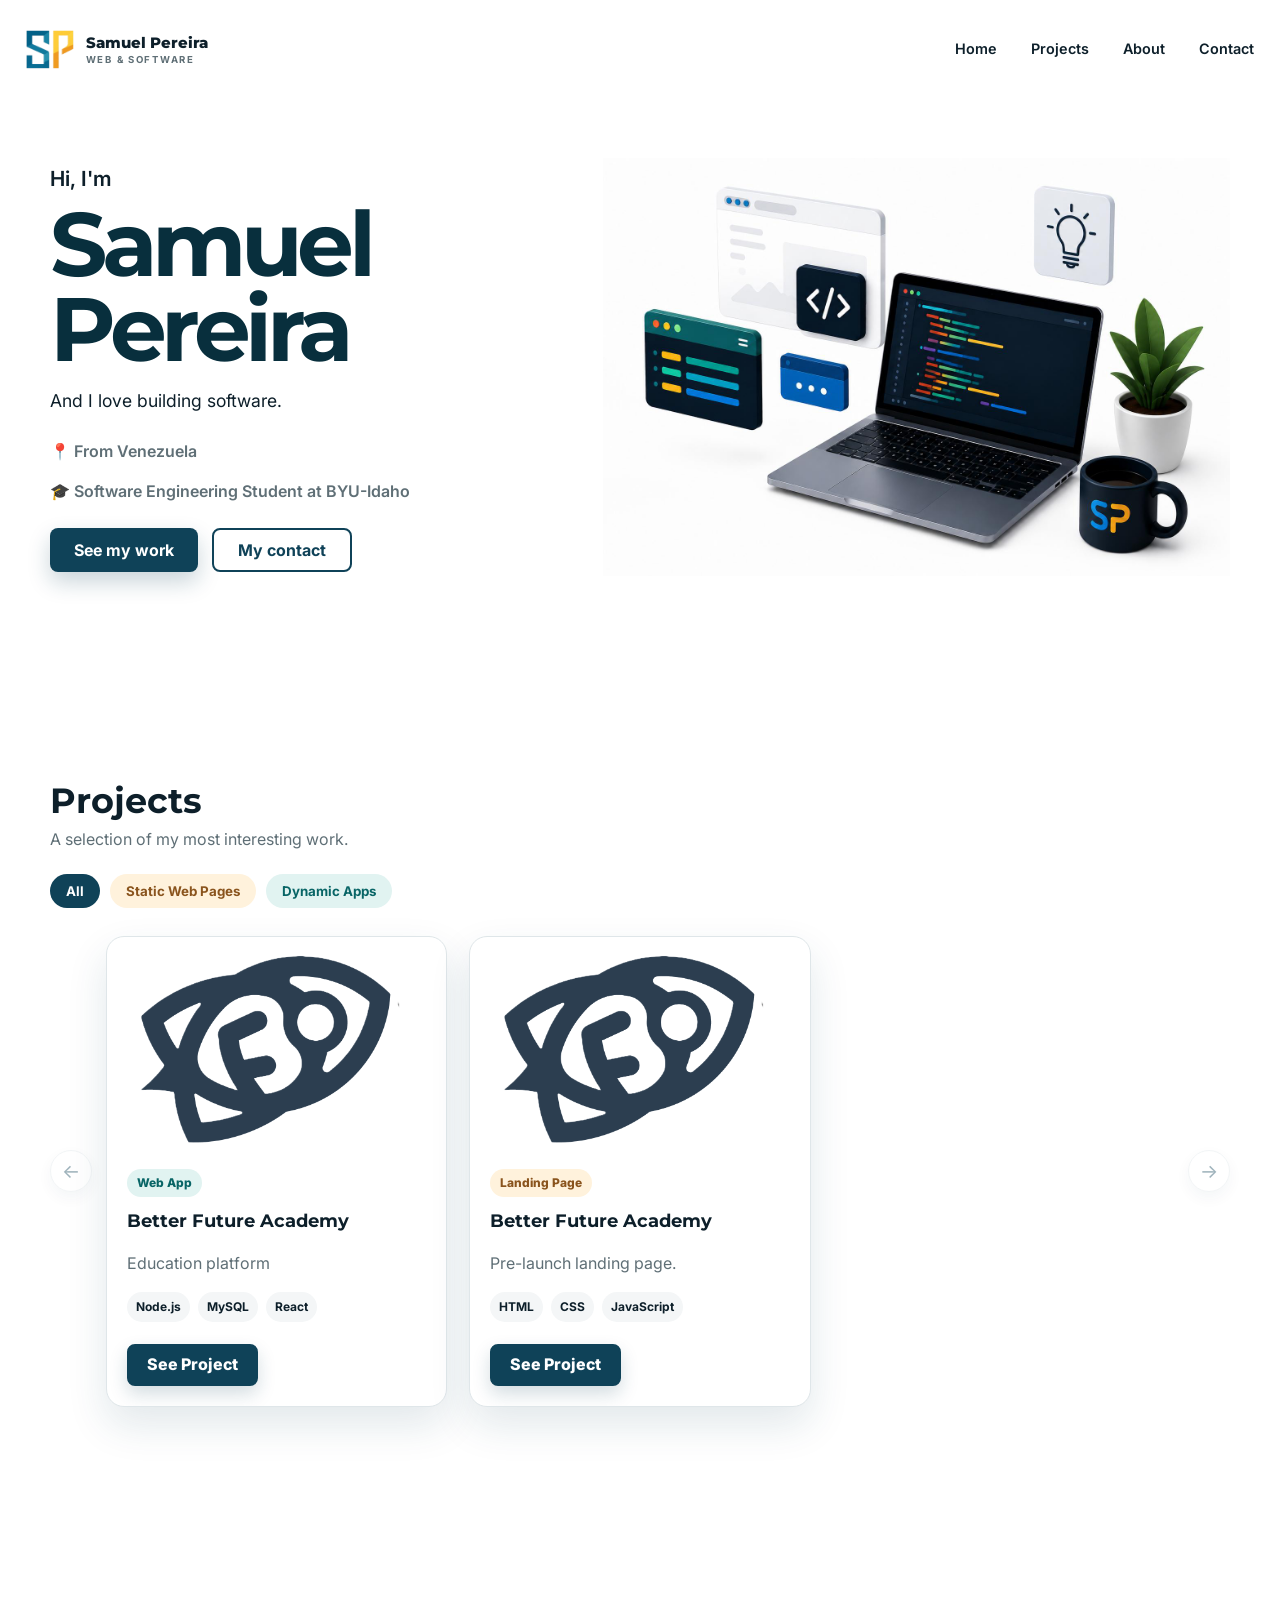
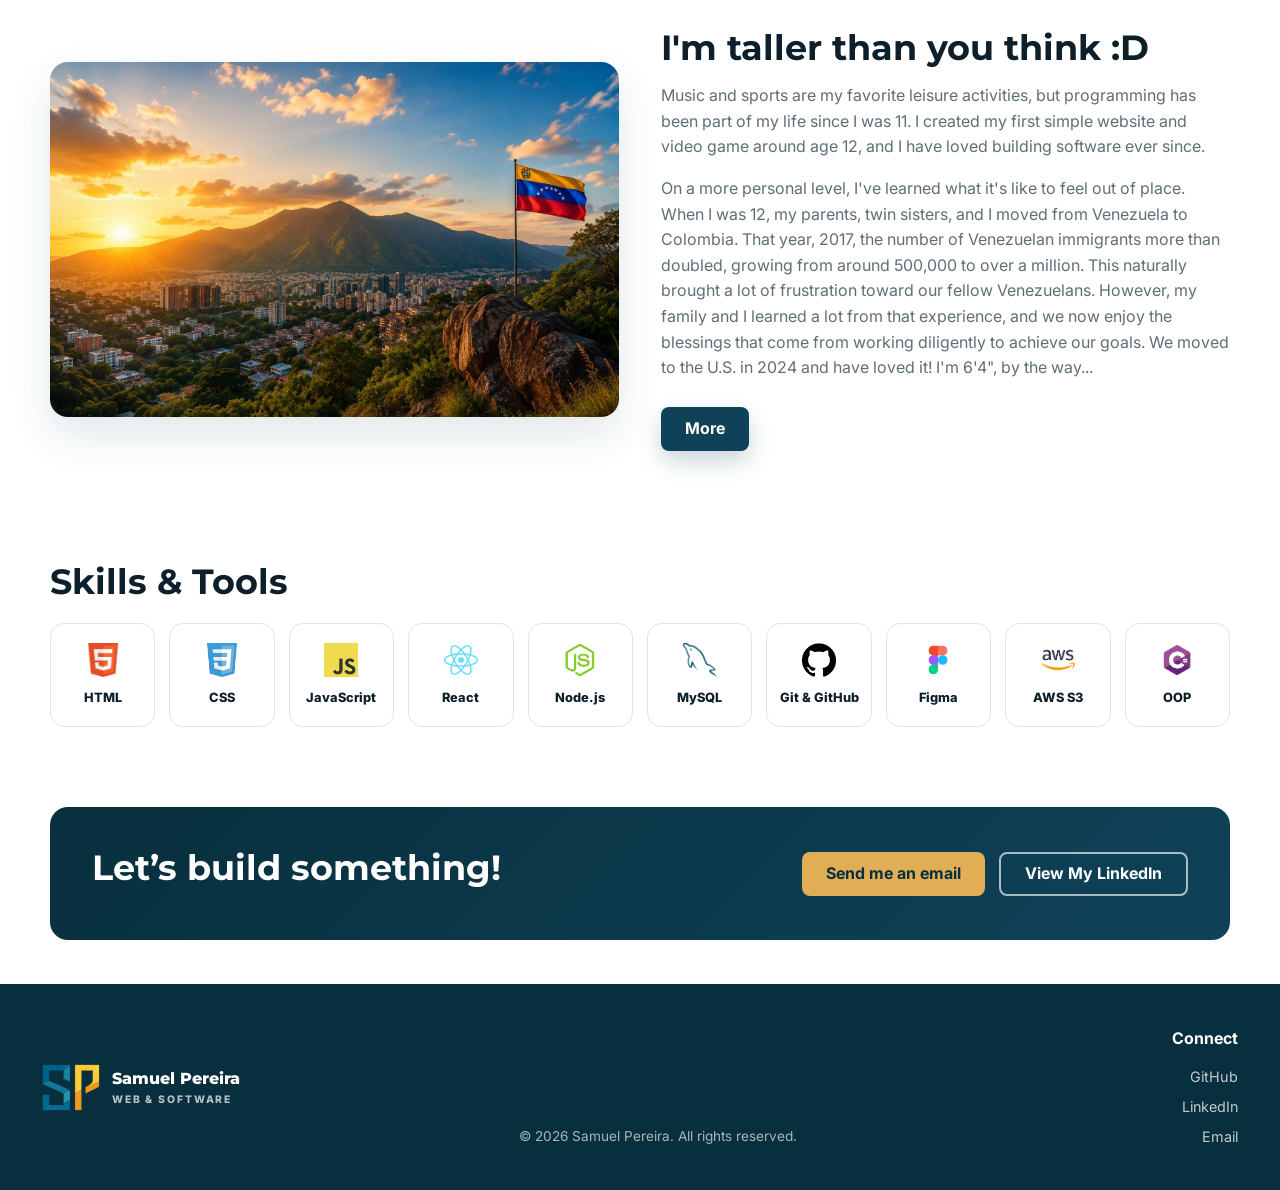
==== commit 5671a7bf: "Refactor code structure for improved readability and maintainability" ====
--- a/index.html
+++ b/index.html
@@ -10,7 +10,7 @@
 </head>
 <body>
     <header>
-        <a href="#" class="brand">
+        <a href="#home" class="brand">
             <img src="images/sp-logo.webp" alt="SP logo" class="brand-logo"/>
             <div>
                 <p class="brand-name">Samuel Pereira</p>
@@ -19,7 +19,7 @@
         </a>
 
         <nav class="nav-links" id="site-navigation">
-            <a href="#">Home</a>
+            <a href="#home">Home</a>
             <a href="#projects">Projects</a>
             <a href="#about">About</a>
             <a href="#skills">Skills</a>
@@ -36,22 +36,22 @@
     <main>
         <section id="home" class="hero section">
             <div class="hero-text">
-                <p class="eyebrow">Hi!, I'm</p>
+                <p class="eyebrow">Hi, I'm</p>
                 <h1>Samuel Pereira</h1>
                 <!-- <h2>Web & Software Developer</h2> -->
 
                 <p class="hero-description">
-                    I build Landing Pages, Web Apps, and Custom Tools that help businesses look professional and work better.
+                    And I love building software.
                 </p>
 
                 <div class="hero-details">
                 <span>📍 From Venezuela</span>
-                <span>🎓 Software Engineering Student in BYU-Idaho</span>
+                <span>🎓 Software Engineering Student at BYU-Idaho</span>
                 </div>
 
                 <div class="button-row">
-                <a href="#projects" class="btn primary-btn">View my Work</a>
-                <a href="#contact" class="btn secondary-btn">Contact Me</a>
+                <a href="#projects" class="btn primary-btn">See my work</a>
+                <a href="#contact" class="btn secondary-btn">My contact</a>
                 </div>
             </div>
 
@@ -64,28 +64,23 @@
             <hr>
             <div class="section-heading">
                 <div>
-                <h2>Featured Projects</h2>
-                <p>A selection of my recent work.</p>
+                <h2>Projects</h2>
+                <p>A selection of my most interesting work.</p>
                 </div>
 
-                <div class="carousel-controls">
-                <button aria-label="Previous project" id="previous-btn">←</button>
-                <button aria-label="Next project" id="next-btn">→</button>
-                </div>
             </div>
 
             <div class="filter-pills">
                 <button class="pill active" data-filter="all">All</button>
-                <button class="pill" data-filter="Landing Page">Landing Page</button>
-                <button class="pill" data-filter="Web App">Web App</button>
-                <!-- <button class="pill" data-filter="Education">Education</button> -->
-                <!-- <button class="pill" data-filter="React">React</button> -->
-                <!-- <button class="pill" data-filter="Node.js">Node.js</button> -->
-                <!-- <button class="pill" data-filter="JS">JavaScript</button> -->
-                <button class="pill" data-filter="Game">Games</button>
-            </div>
-
-            <div id="project-grid">
+                <button class="pill" data-filter="Landing Page">Static Web Pages</button>
+                <button class="pill" data-filter="Web App">Dynamic Apps</button>
+                <!-- <button class="pill" data-filter="Game">Games</button> -->
+            </div>
+
+            <div class="projects-carousel">
+                <button class="carousel-button" type="button" aria-label="Previous project" id="previous-btn">←</button>
+                <div id="project-grid"></div>
+                <button class="carousel-button" type="button" aria-label="Next project" id="next-btn">→</button>
             </div>
 
             </section>
@@ -97,18 +92,16 @@
             </div>
 
             <div class="about-text">
-                <h2>About Me</h2>
+                <h2>I'm taller than you think :D</h2>
                 <p>
-                I’m from Venezuela and currently studying Software Engineering in the United States.
-                I love building things with code, learning new technologies, and solving real problems.
+                Music and sports are my favorite leisure activities, but programming has been part of my life since I was 11. I created my first simple website and video game around age 12, and I have loved building software ever since.
                 </p>
 
                 <p>
-                My goal is to create useful software that helps businesses, students, and communities
-                grow, especially in education, web development, and interactive experiences.
+                On a more personal level, I've learned what it's like to feel out of place. When I was 12, my parents, twin sisters, and I moved from Venezuela to Colombia. That year, 2017, the number of Venezuelan immigrants more than doubled, growing from around 500,000 to over a million. This naturally brought a lot of frustration toward our fellow Venezuelans. However, my family and I learned a lot from that experience, and we now enjoy the blessings that come from working diligently to achieve our goals. We moved to the U.S. in 2024 and have loved it! I'm 6'4", by the way...
                 </p>
 
-                <a href="#contact" class="btn primary-btn small-btn">Contact Me</a>
+                <a href="#contact" class="btn primary-btn small-btn">More</a>
             </div>
         </section>
 
@@ -116,7 +109,7 @@
         <div class="section-heading">
             <div>
             <h2>Skills & Tools</h2>
-            <p>Technologies and tools I use.</p>
+            <!-- <p>Technologies and tools I use.</p> -->
             </div>
         </div>
 
@@ -175,15 +168,15 @@
 
         <section id="contact" class="section cta-section">
         <div class="cta-content">
-            <h2>Let’s build something useful.</h2>
+            <h2>Let’s build something!</h2>
             <p>
-            I’m always open to new projects, collaborations, and interesting ideas.
-            </p>
+            <!-- I’m always open to new projects, collaborations, and interesting ideas.
+            </p> -->
         </div>
 
         <div class="button-row">
-            <a href="mailto:per25024@byui.edu" class="btn accent-btn">Send me an Email</a>
-            <a href="https://www.linkedin.com/in/samuel-j-pereira-t/" class="btn dark-outline-btn" target="_blank">View My LinkedIn</a>
+            <a href="mailto:per25024@byui.edu" class="btn accent-btn">Send me an email</a>
+            <a href="https://www.linkedin.com/in/samuel-j-pereira-t/" class="btn dark-outline-btn" target="_blank" rel="noopener noreferrer">View My LinkedIn</a>
         </div>
         </section>
     </main>
@@ -200,9 +193,9 @@
     <p class="copyright">© 2026 Samuel Pereira. All rights reserved.</p>
 
     <div class="footer-links">
-      <h3>Let’s Connect</h3>
-      <a href="https://github.com/bifooh" target="_blank">GitHub</a>
-      <a href="https://www.linkedin.com/in/samuel-j-pereira-t/" target="_blank">LinkedIn</a>
+      <h3>Connect</h3>
+      <a href="https://github.com/bifooh" target="_blank" rel="noopener noreferrer">GitHub</a>
+      <a href="https://www.linkedin.com/in/samuel-j-pereira-t/" target="_blank" rel="noopener noreferrer">LinkedIn</a>
       <a href="mailto:per25024@byui.edu">Email</a>
     </div>
   </footer>
--- a/styles.css
+++ b/styles.css
@@ -24,6 +24,7 @@
 
 html {
     scroll-behavior: smooth;
+    scroll-padding-top: 112px;
 }
 
 body {
@@ -109,6 +110,10 @@
 
 .nav-links a {
     position: relative;
+}
+
+.nav-links a:nth-child(4) {
+    display: none;
 }
 
 .nav-links a::after {
@@ -306,25 +311,68 @@
     color: var(--white);
 }
 
-/* Carousel buttons */
-
-.carousel-controls {
-    display: flex;
-    gap: 10px;
-}
-
-.carousel-controls button {
-    width: 38px;
-    height: 38px;
+.pill[data-filter="all"] {
+    background-color: #e7eef3;
+    color: var(--navy);
+}
+
+.pill[data-filter="Landing Page"],
+.project-type[data-type="Landing Page"] {
+    background-color: #fff2dc;
+    color: #8a541d;
+}
+
+.pill[data-filter="Web App"],
+.project-type[data-type="Web App"] {
+    background-color: #e1f3f1;
+    color: #086566;
+}
+
+.pill[data-filter="all"].active {
+    background-color: var(--navy);
+    color: var(--white);
+}
+
+.pill[data-filter="Landing Page"].active {
+    background-color: var(--gold);
+    color: var(--dark-navy);
+}
+
+.pill[data-filter="Web App"].active {
+    background-color: var(--teal);
+    color: var(--white);
+}
+
+/* Project carousel */
+
+.projects-carousel {
+    display: grid;
+    grid-template-columns: 42px minmax(0, 1fr) 42px;
+    align-items: center;
+    gap: 14px;
+}
+
+.carousel-button {
+    width: 42px;
+    height: 42px;
     border-radius: 999px;
     border: 1px solid var(--medium-gray);
     background-color: var(--white);
     color: var(--navy);
-    font-size: 1.1rem;
+    box-shadow: 0 6px 16px rgba(15, 66, 88, 0.12);
+    font-size: 1.2rem;
     cursor: pointer;
-}
-
-.carousel-controls button:disabled {
+    transition: color 0.2s ease, background-color 0.2s ease, transform 0.2s ease;
+}
+
+.carousel-button:hover:not(:disabled),
+.carousel-button:focus-visible {
+    color: var(--white);
+    background-color: var(--navy);
+    transform: scale(1.06);
+}
+
+.carousel-button:disabled {
     opacity: 0.4;
     cursor: not-allowed;
 }
@@ -401,10 +449,25 @@
 }
 
 .project-link {
-    display: inline-block;
+    display: inline-flex;
+    align-items: center;
+    justify-content: center;
+    min-height: 42px;
     margin-top: 6px;
-    color: var(--navy);
+    padding: 0 18px;
+    border: 2px solid var(--navy);
+    border-radius: 8px;
+    color: var(--white);
+    background-color: var(--navy);
+    box-shadow: 0 8px 18px rgba(15, 66, 88, 0.18);
     font-weight: 800;
+    transition: transform 0.2s ease, box-shadow 0.2s ease;
+}
+
+.project-link:hover,
+.project-link:focus-visible {
+    transform: translateY(-2px);
+    box-shadow: 0 11px 22px rgba(15, 66, 88, 0.26);
 }
 
 /* About */
@@ -596,10 +659,16 @@
     }
 
     .nav-links {
+        position: absolute;
+        top: 100%;
+        left: 0;
+        width: 100%;
         order: 3;
-        flex-basis: 100%;
         flex-direction: column;
         gap: 0;
+        padding: 0 min(4%, 30px);
+        background-color: rgba(255, 255, 255, 0.97);
+        box-shadow: 0 14px 24px rgba(15, 66, 88, 0.12);
         max-height: 0;
         overflow: hidden;
         opacity: 0;
@@ -618,8 +687,13 @@
         padding: 10px 0;
     }
 
+    .nav-links a:nth-child(4) {
+        display: block;
+    }
+
     header[data-menu-open="true"] .nav-links {
         max-height: 320px;
+        padding-bottom: 14px;
         opacity: 1;
         pointer-events: auto;
         transform: translateY(0);
@@ -719,6 +793,16 @@
         align-items: flex-start;
     }
 
+    .projects-carousel {
+        grid-template-columns: 38px minmax(0, 1fr) 38px;
+        gap: 6px;
+    }
+
+    .carousel-button {
+        width: 38px;
+        height: 38px;
+    }
+
     .filter-pills {
         overflow-x: auto;
         flex-wrap: nowrap;
@@ -744,6 +828,13 @@
 
     .cta-section {
         padding: 30px 22px;
+        align-items: center;
+        text-align: center;
+    }
+
+    .cta-section .button-row {
+        width: 100%;
+        justify-content: center;
     }
 
     .site-footer {
@@ -757,4 +848,4 @@
     .footer-brand {
         justify-content: center;
     }
-}+}
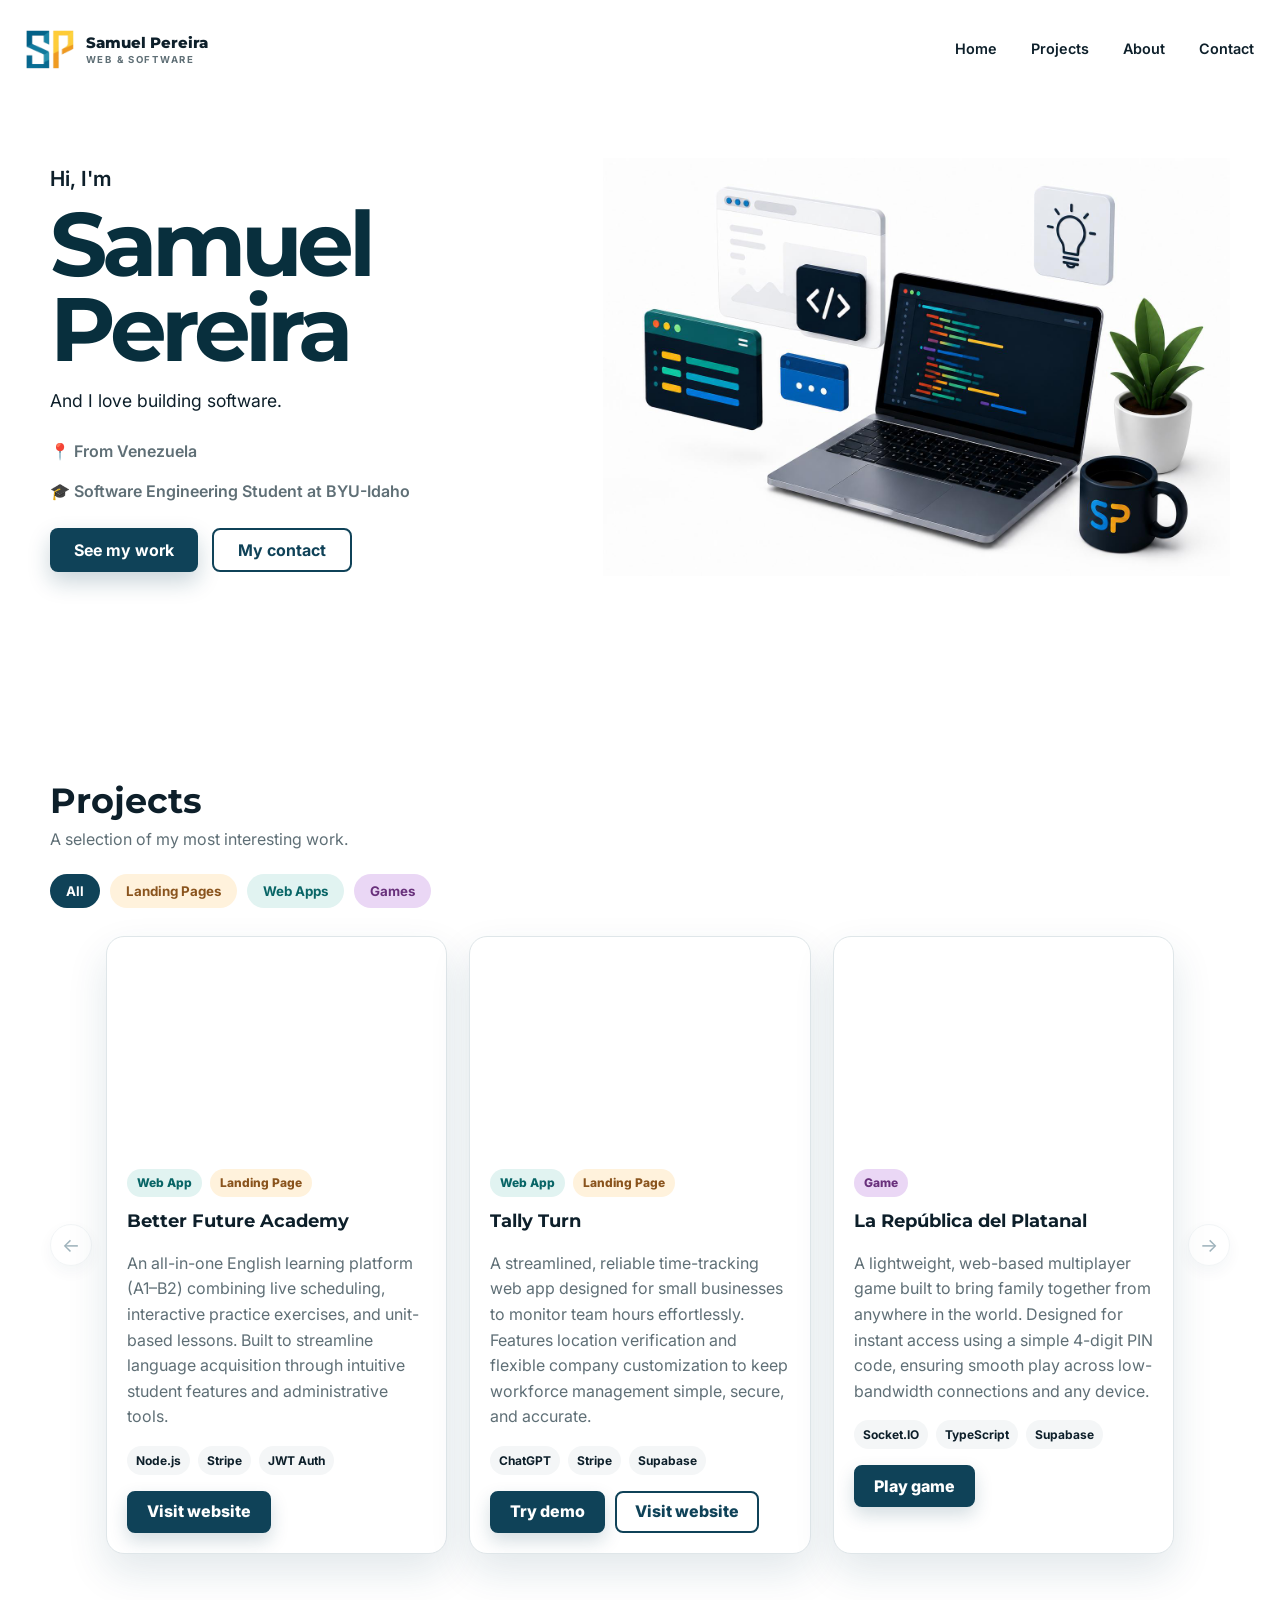
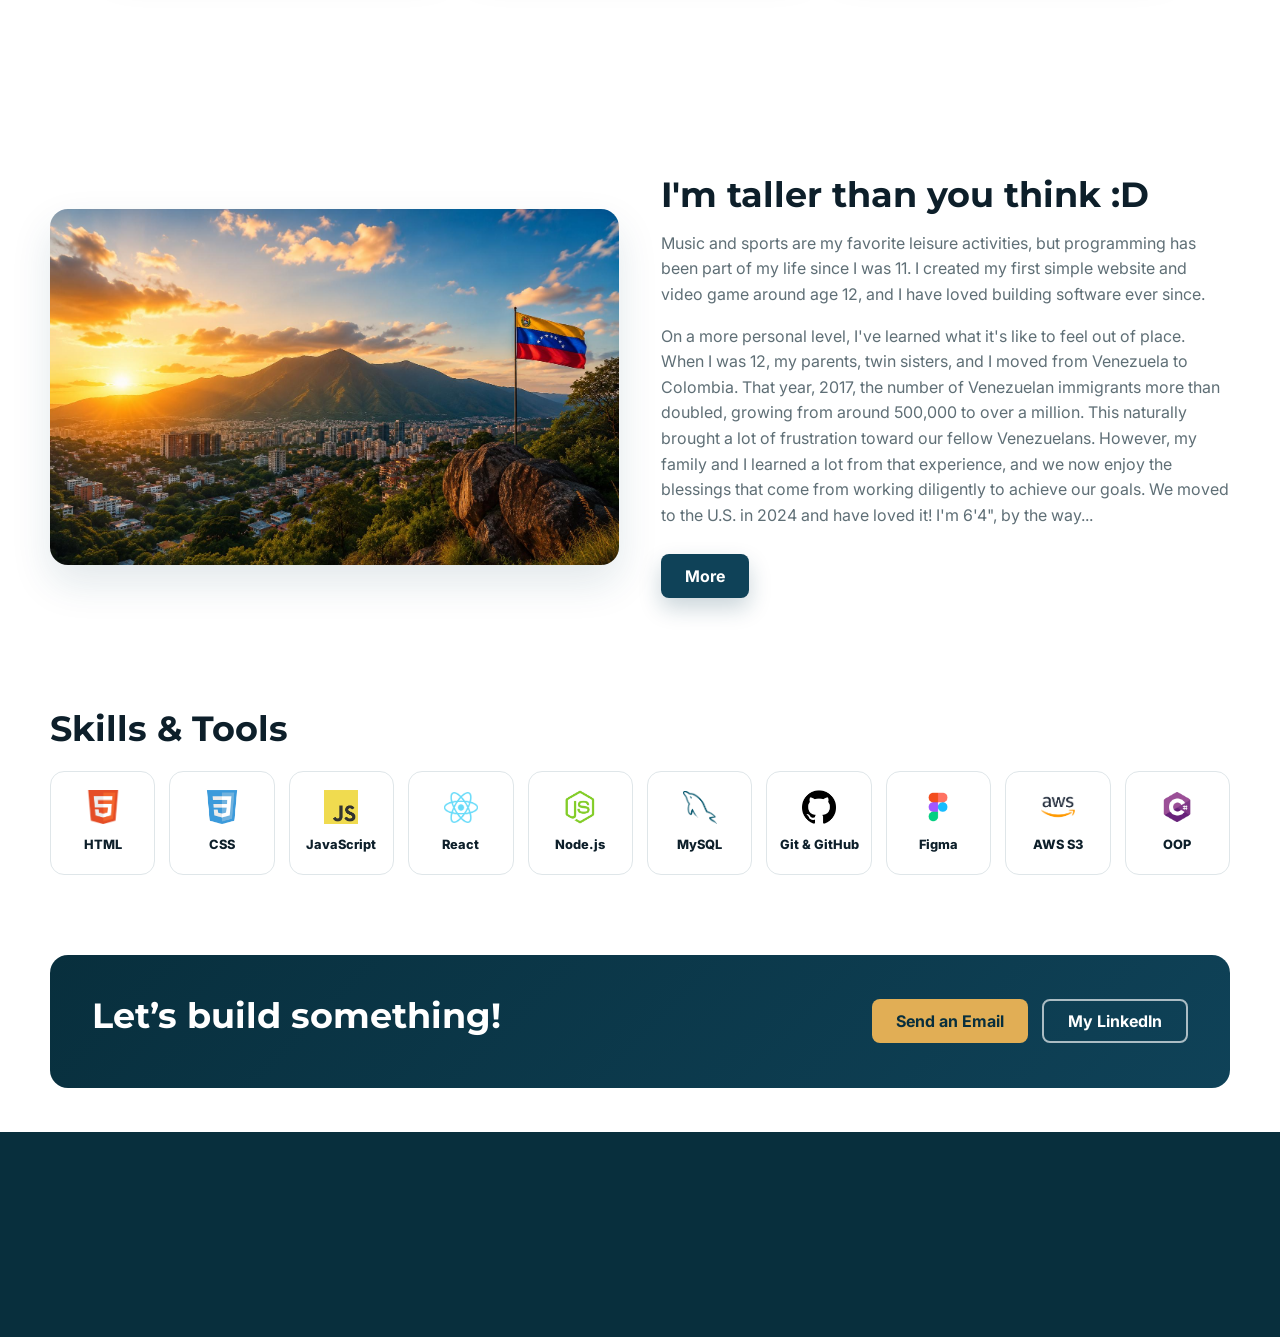
==== commit 1b342638: "Refactor code structure for improved readability and maintainability" ====
--- a/index.html
+++ b/index.html
@@ -72,9 +72,9 @@
 
             <div class="filter-pills">
                 <button class="pill active" data-filter="all">All</button>
-                <button class="pill" data-filter="Landing Page">Static Web Pages</button>
-                <button class="pill" data-filter="Web App">Dynamic Apps</button>
-                <!-- <button class="pill" data-filter="Game">Games</button> -->
+                <button class="pill" data-filter="Landing Page">Landing Pages</button>
+                <button class="pill" data-filter="Web App">Web Apps</button>
+                <button class="pill" data-filter="Game">Games</button>
             </div>
 
             <div class="projects-carousel">
@@ -175,8 +175,8 @@
         </div>
 
         <div class="button-row">
-            <a href="mailto:per25024@byui.edu" class="btn accent-btn">Send me an email</a>
-            <a href="https://www.linkedin.com/in/samuel-j-pereira-t/" class="btn dark-outline-btn" target="_blank" rel="noopener noreferrer">View My LinkedIn</a>
+            <a href="mailto:per25024@byui.edu" class="btn accent-btn">Send an Email</a>
+            <a href="https://www.linkedin.com/in/samuel-j-pereira-t/" class="btn dark-outline-btn" target="_blank" rel="noopener noreferrer">My LinkedIn</a>
         </div>
         </section>
     </main>
@@ -196,7 +196,7 @@
       <h3>Connect</h3>
       <a href="https://github.com/bifooh" target="_blank" rel="noopener noreferrer">GitHub</a>
       <a href="https://www.linkedin.com/in/samuel-j-pereira-t/" target="_blank" rel="noopener noreferrer">LinkedIn</a>
-      <a href="mailto:per25024@byui.edu">Email</a>
+      <a href="mailto:per25024@byui.edu">per25024@byui.edu</a>
     </div>
   </footer>
 </body>
--- a/styles.css
+++ b/styles.css
@@ -33,6 +33,7 @@
     color: var(--text-dark);
     background-color: var(--white);
     line-height: 1.6;
+    overflow-x: hidden;
 }
 
 img {
@@ -328,6 +329,12 @@
     color: #086566;
 }
 
+.pill[data-filter="Game"],
+.project-type[data-type="Game"] {
+    background-color: #ead7f5;
+    color: #69317c;
+}
+
 .pill[data-filter="all"].active {
     background-color: var(--navy);
     color: var(--white);
@@ -340,6 +347,11 @@
 
 .pill[data-filter="Web App"].active {
     background-color: var(--teal);
+    color: var(--white);
+}
+
+.pill[data-filter="Game"].active {
+    background-color: #7a438e;
     color: var(--white);
 }
 
@@ -414,7 +426,6 @@
 
 .project-type {
     display: inline-block;
-    margin: 0 0 10px;
     padding: 4px 10px;
     border-radius: 999px;
     background-color: #e8f4f4;
@@ -423,6 +434,13 @@
     font-weight: 800;
 }
 
+.project-types {
+    display: flex;
+    flex-wrap: wrap;
+    gap: 8px;
+    margin-bottom: 10px;
+}
+
 .project-card h3 {
     margin: 0 0 8px;
     font-family: "Montserrat", sans-serif;
@@ -448,12 +466,18 @@
     font-weight: 700;
 }
 
+.project-links {
+    display: flex;
+    flex-wrap: wrap;
+    gap: 10px;
+    margin-top: 6px;
+}
+
 .project-link {
     display: inline-flex;
     align-items: center;
     justify-content: center;
     min-height: 42px;
-    margin-top: 6px;
     padding: 0 18px;
     border: 2px solid var(--navy);
     border-radius: 8px;
@@ -462,6 +486,12 @@
     box-shadow: 0 8px 18px rgba(15, 66, 88, 0.18);
     font-weight: 800;
     transition: transform 0.2s ease, box-shadow 0.2s ease;
+}
+
+.secondary-project-link {
+    color: var(--navy);
+    background-color: var(--white);
+    box-shadow: none;
 }
 
 .project-link:hover,
@@ -641,6 +671,108 @@
     animation-delay: calc(var(--i) * 0.1s);
 
     opacity: 0;
+}
+
+/* First-load entrance */
+
+.motion-ready header,
+.motion-ready .hero-text > *,
+.motion-ready .hero-image-wrap {
+    opacity: 0;
+}
+
+.motion-ready header {
+    transform: translateY(-24px);
+}
+
+.motion-ready .hero-text > * {
+    transform: translateY(28px) rotate(-1deg);
+}
+
+.motion-ready .hero-image-wrap {
+    transform: translateX(42px) rotate(2deg) scale(0.96);
+}
+
+.motion-ready.page-loaded header,
+.motion-ready.page-loaded .hero-text > *,
+.motion-ready.page-loaded .hero-image-wrap {
+    opacity: 1;
+    transform: none;
+    transition: opacity 0.65s ease, transform 0.75s cubic-bezier(0.2, 0.8, 0.2, 1);
+}
+
+.motion-ready.page-loaded .hero-text > :nth-child(1) {
+    transition-delay: 100ms;
+}
+
+.motion-ready.page-loaded .hero-text > :nth-child(2) {
+    transition-delay: 180ms;
+}
+
+.motion-ready.page-loaded .hero-text > :nth-child(3) {
+    transition-delay: 260ms;
+}
+
+.motion-ready.page-loaded .hero-text > :nth-child(4) {
+    transition-delay: 340ms;
+}
+
+.motion-ready.page-loaded .hero-text > :nth-child(5) {
+    transition-delay: 420ms;
+}
+
+.motion-ready.page-loaded .hero-image-wrap {
+    transition-delay: 240ms;
+}
+
+/* One-time scroll reveals */
+
+.scroll-reveal {
+    opacity: 0;
+    transform: translateY(38px) scale(0.98);
+    transition: opacity 0.65s ease,
+        transform 0.8s cubic-bezier(0.16, 1, 0.3, 1);
+    transition-delay: var(--reveal-delay, 0ms);
+}
+
+.scroll-reveal.reveal-from-left {
+    transform: translateX(-48px) rotate(-2deg);
+}
+
+.scroll-reveal.reveal-from-right {
+    transform: translateX(48px) rotate(2deg);
+}
+
+.skill-card.scroll-reveal:nth-child(even) {
+    transform: translateY(32px) rotate(2deg) scale(0.9);
+}
+
+.skill-card.scroll-reveal:nth-child(odd) {
+    transform: translateY(32px) rotate(-2deg) scale(0.9);
+}
+
+.scroll-reveal.is-visible,
+.skill-card.scroll-reveal.is-visible {
+    opacity: 1;
+    transform: none;
+}
+
+@media (prefers-reduced-motion: reduce) {
+    html {
+        scroll-behavior: auto;
+    }
+
+    .motion-ready header,
+    .motion-ready .hero-text > *,
+    .motion-ready .hero-image-wrap,
+    .scroll-reveal,
+    .skill-card.scroll-reveal,
+    .project-card.card-entrance {
+        opacity: 1;
+        transform: none;
+        animation: none;
+        transition: none;
+    }
 }
 
 /* Tablet */
@@ -760,6 +892,7 @@
     .site-header,
     .section {
         width: min(100% - 28px, var(--section-width));
+        padding-block: 42px;
     }
 
     .brand-name,
@@ -773,7 +906,7 @@
     }
 
     .hero h1 {
-        font-size: 2.8rem;
+        font-size: clamp(2.35rem, 12vw, 2.8rem);
     }
 
     .hero-details {
@@ -794,13 +927,26 @@
     }
 
     .projects-carousel {
-        grid-template-columns: 38px minmax(0, 1fr) 38px;
+        grid-template-columns: 44px minmax(0, 1fr) 44px;
         gap: 6px;
     }
 
     .carousel-button {
-        width: 38px;
-        height: 38px;
+        width: 44px;
+        height: 44px;
+    }
+
+    .project-links {
+        display: grid;
+        grid-template-columns: 1fr;
+    }
+
+    #project-grid {
+        touch-action: pan-y;
+    }
+
+    .project-link {
+        width: 100%;
     }
 
     .filter-pills {
